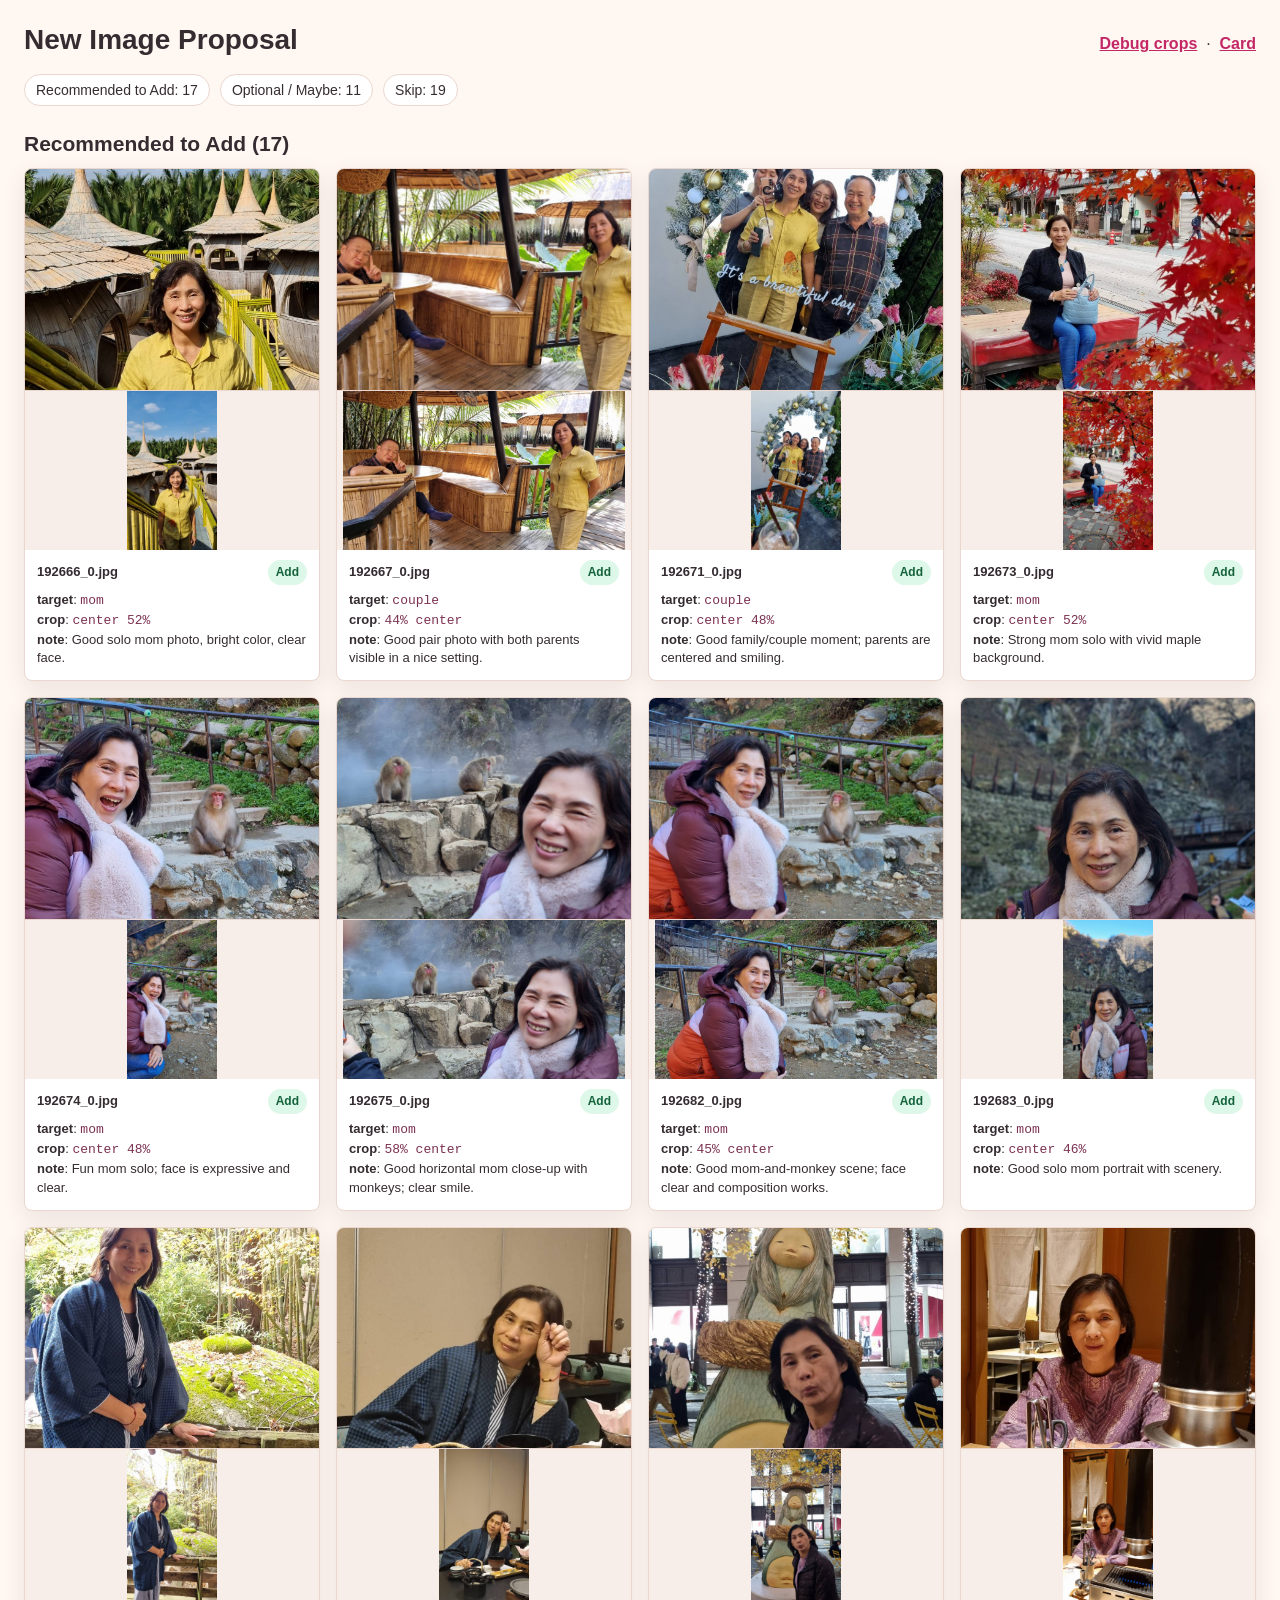
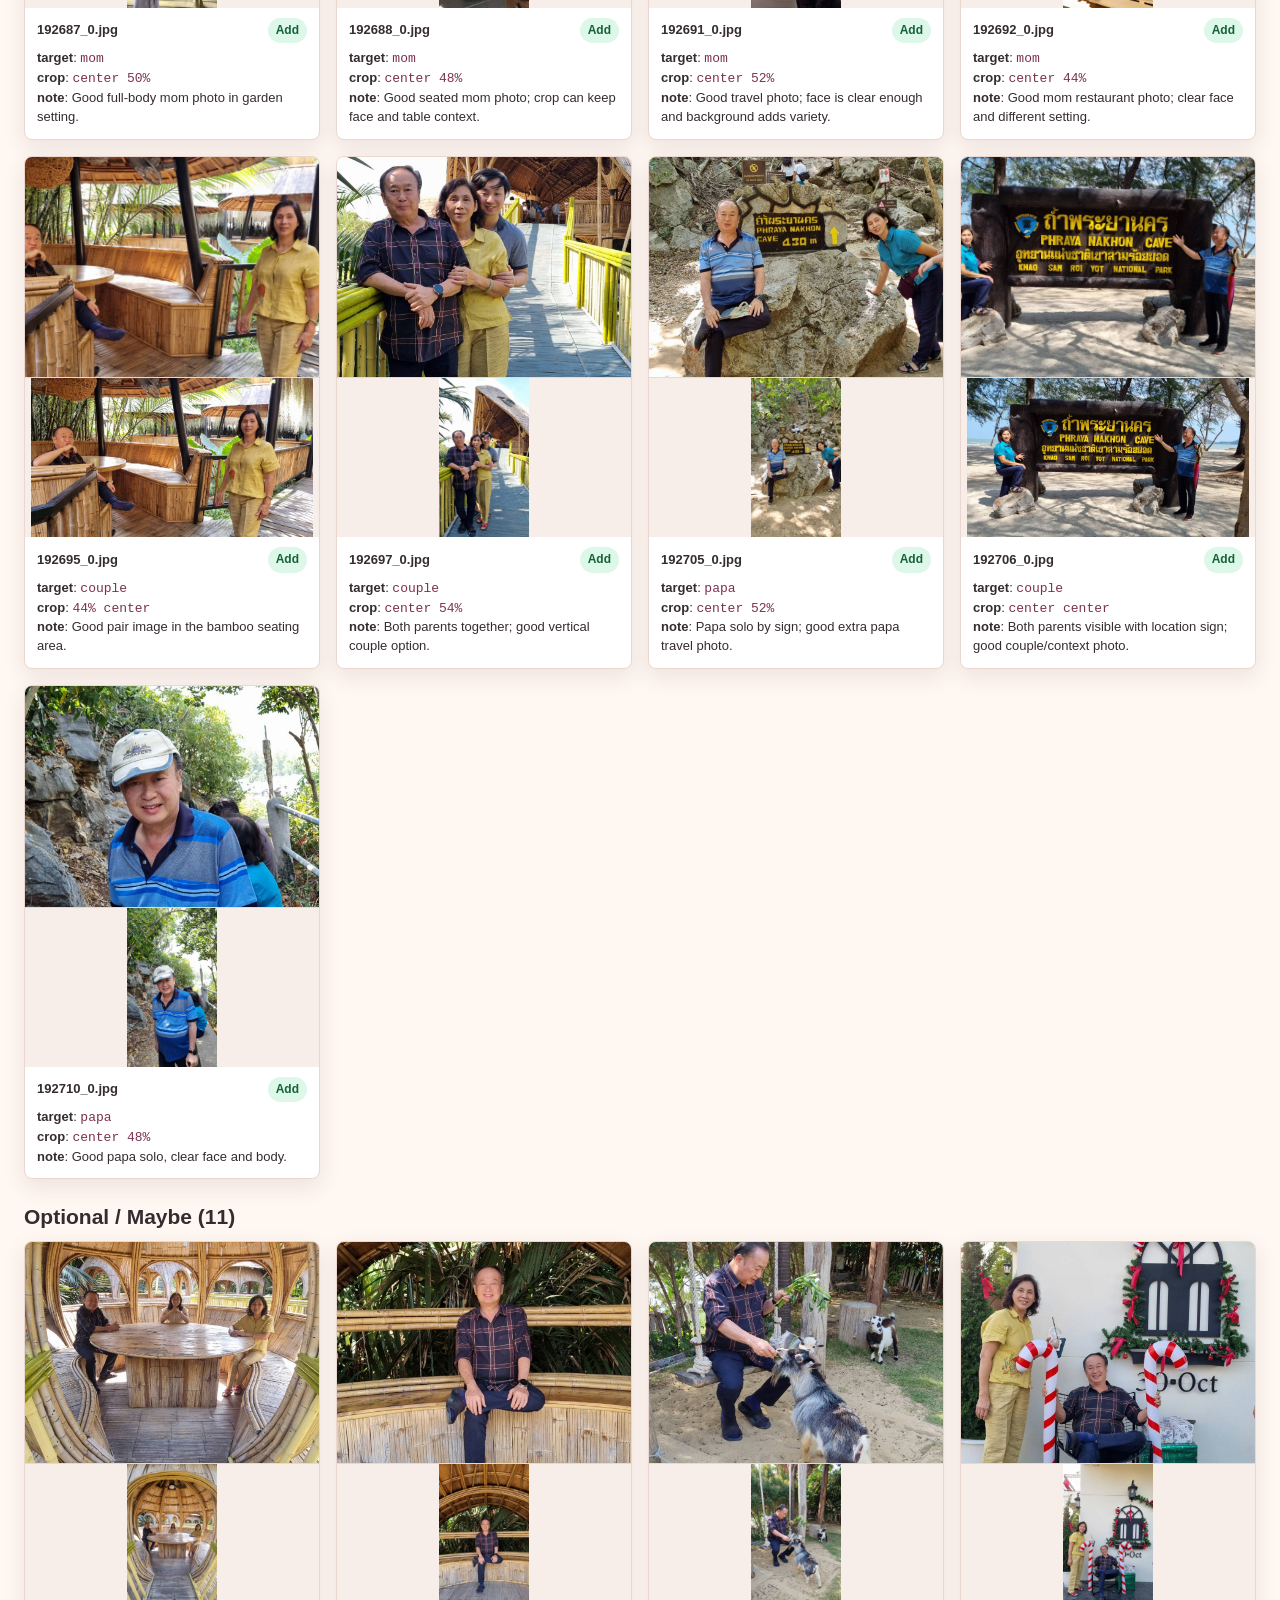
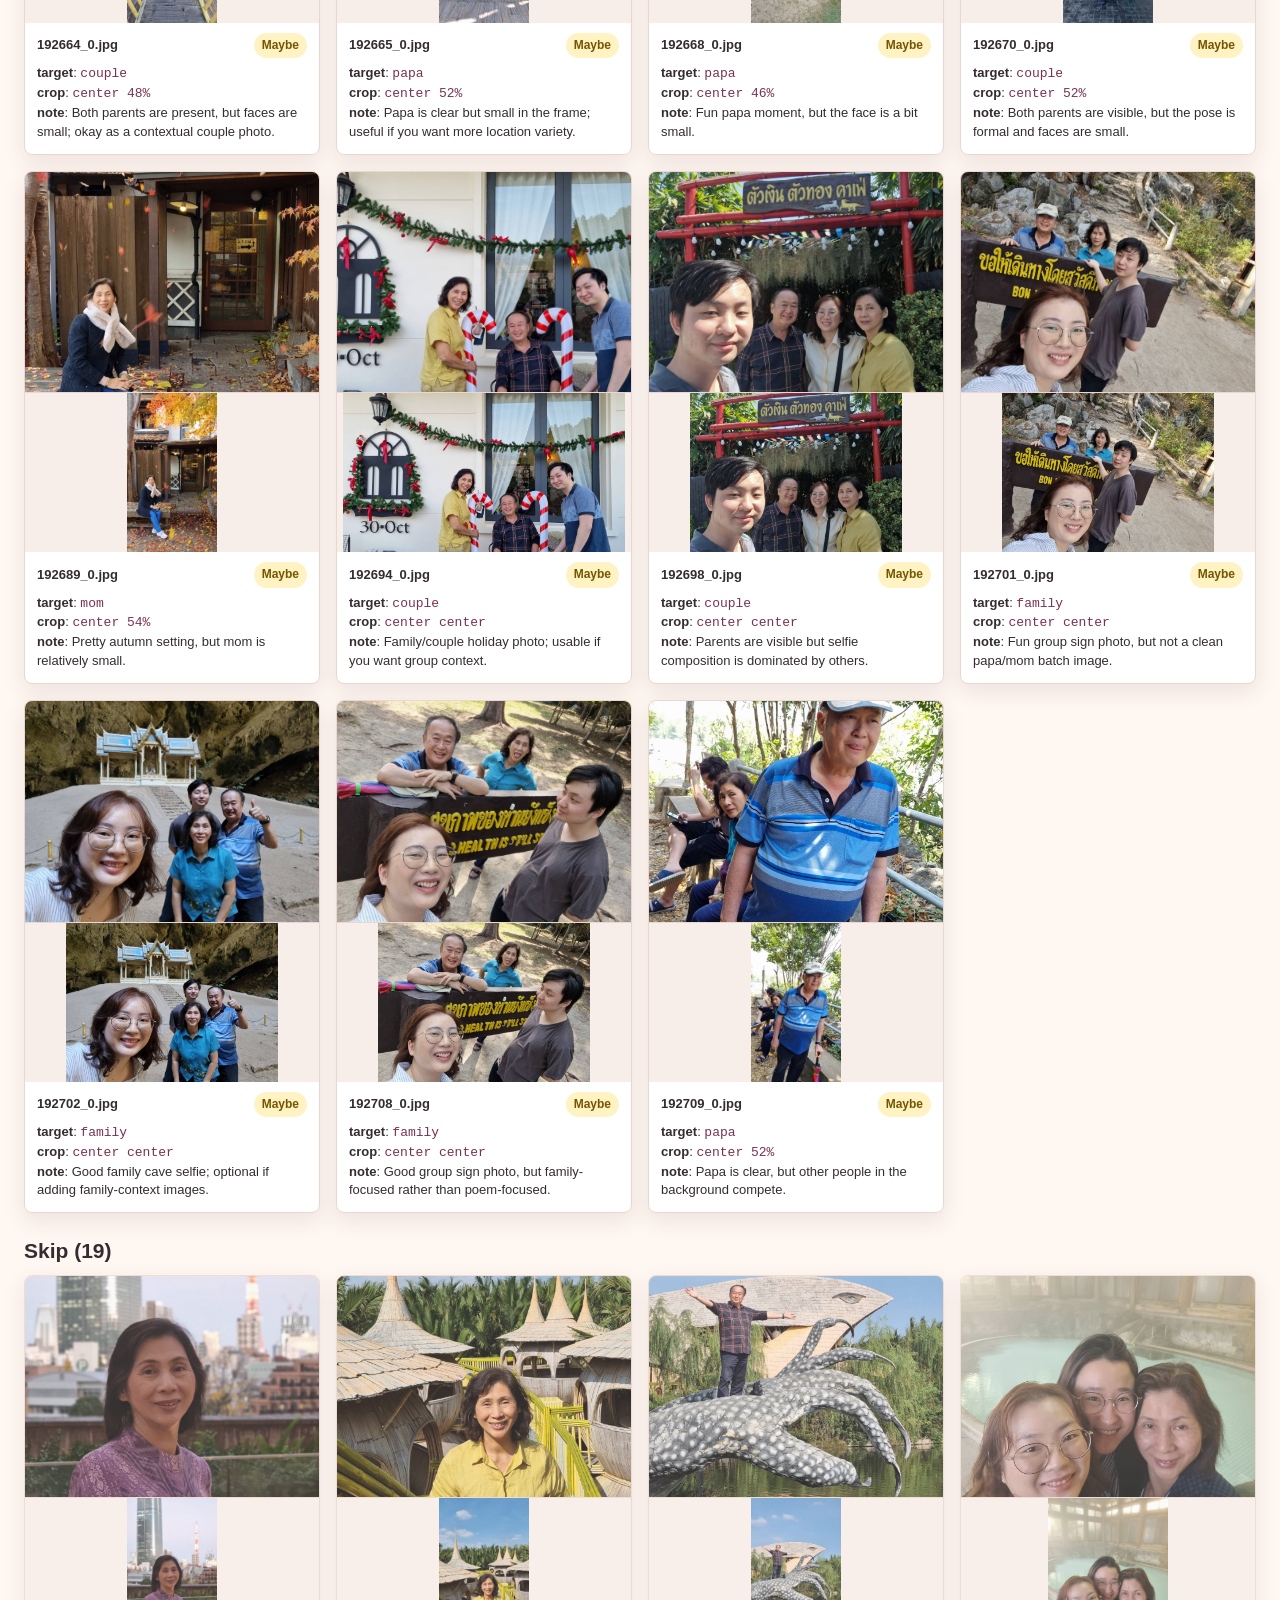
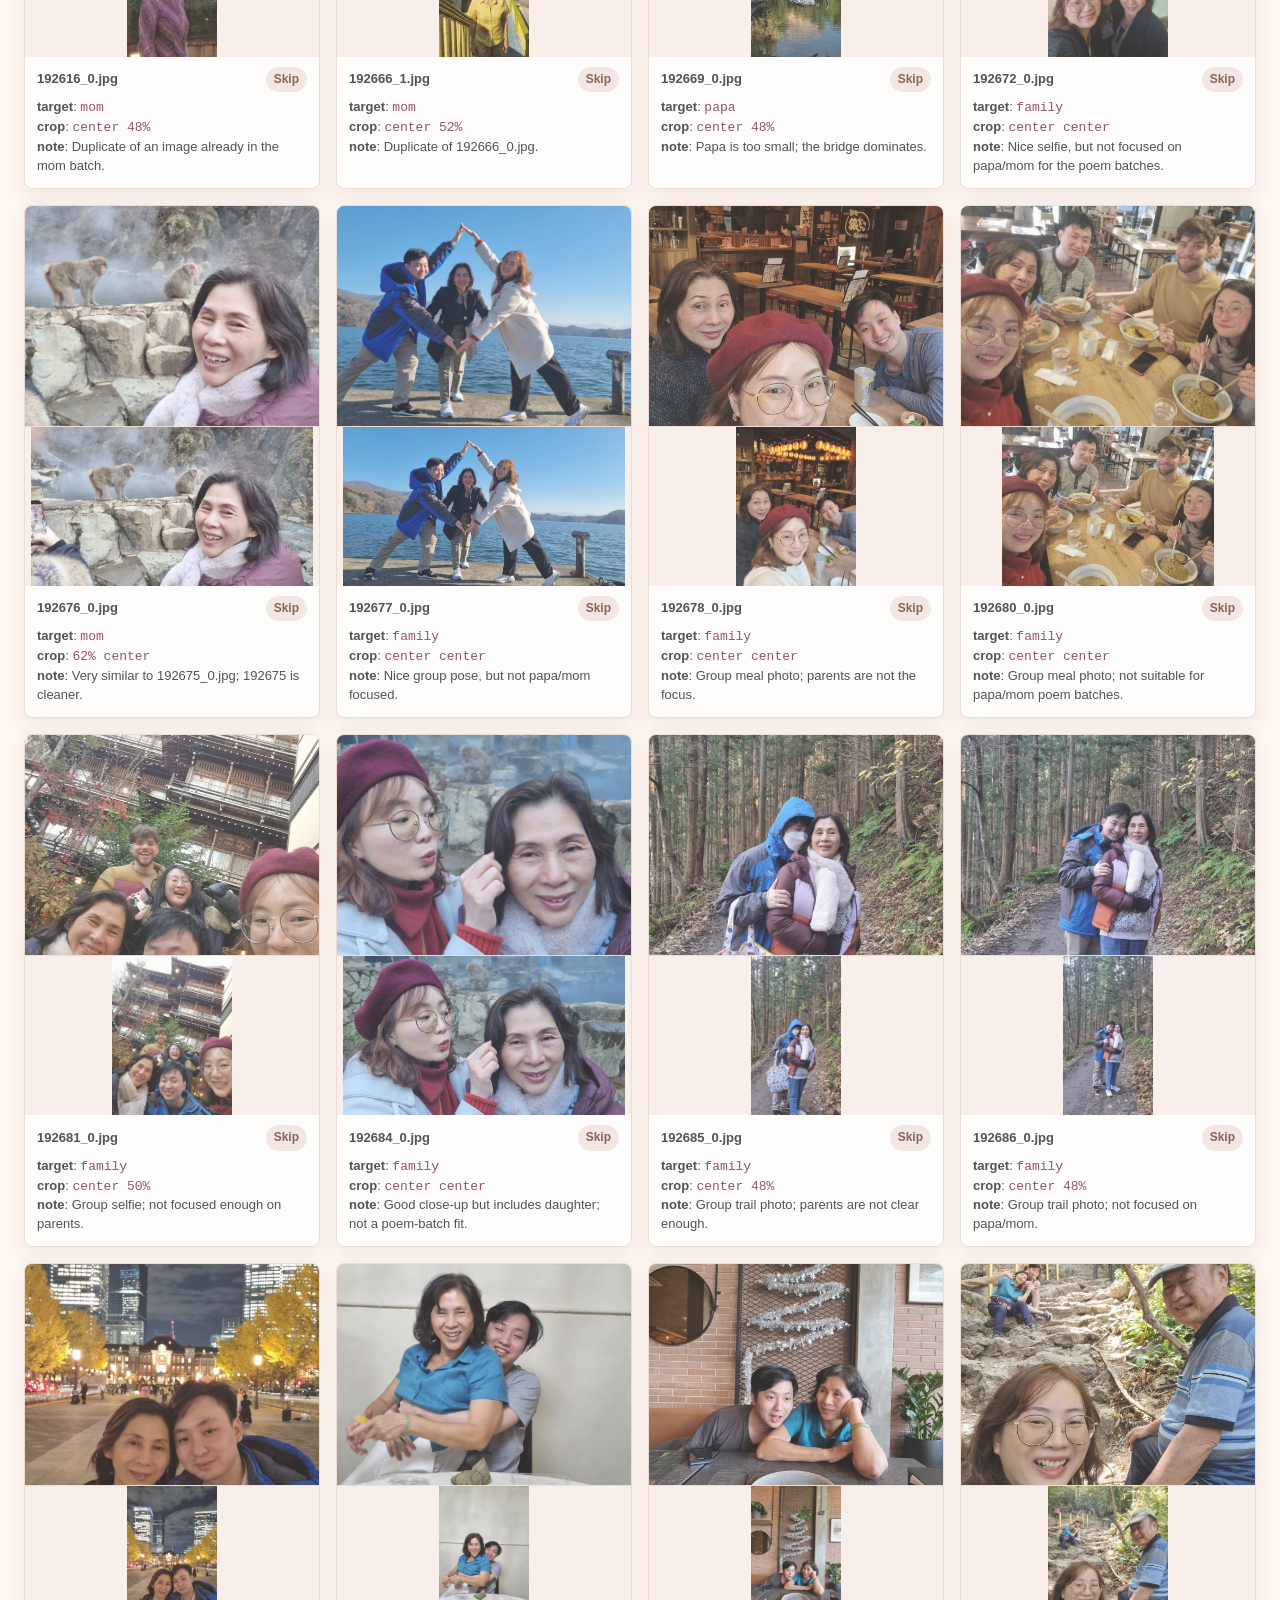
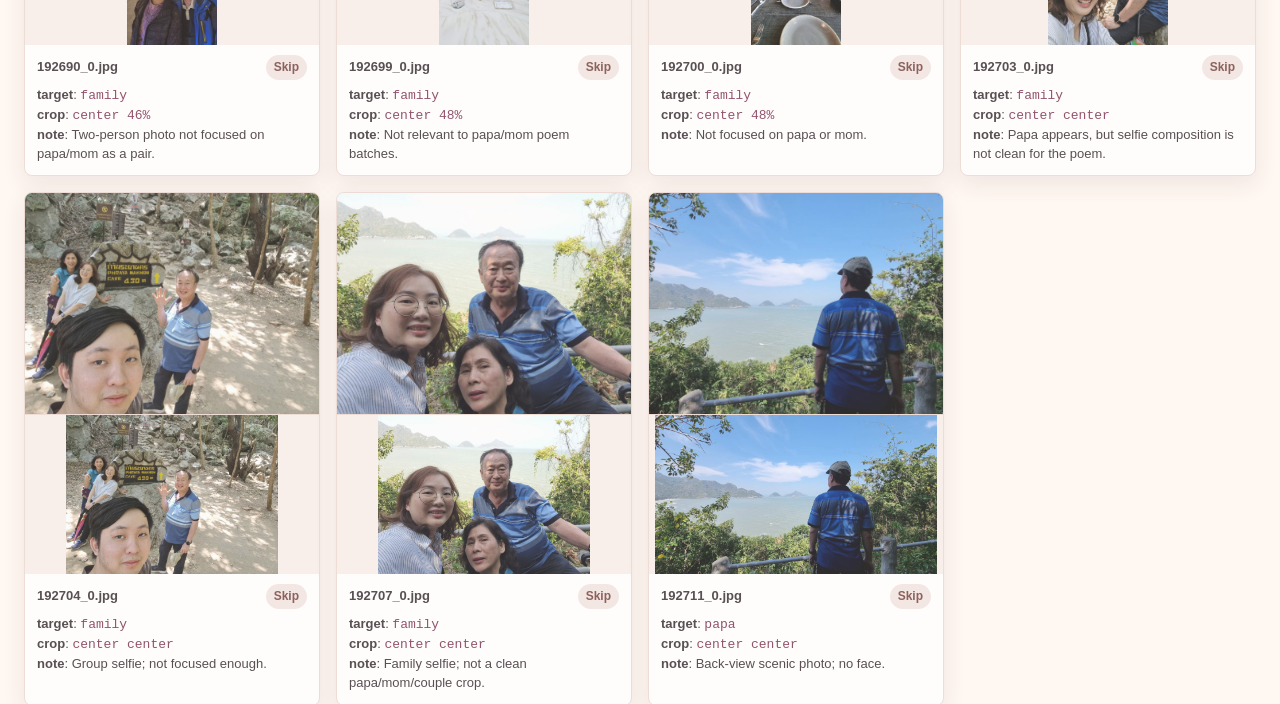
==== proposal.html @ 143f0268 "update 2026-06-22 13:49" ====
<!DOCTYPE html>
<html lang="th">
<head>
  <meta charset="UTF-8" />
  <meta name="viewport" content="width=device-width, initial-scale=1.0" />
  <title>New Image Proposal</title>
  <style>
    :root {
      color-scheme: light;
      font-family: Arial, "Prompt", sans-serif;
      background: #fff7f1;
      color: #352c31;
    }
    * { box-sizing: border-box; }
    body { margin: 0; padding: 24px; }
    header {
      display: flex;
      align-items: baseline;
      justify-content: space-between;
      gap: 16px;
      margin-bottom: 18px;
    }
    h1 { margin: 0; font-size: 28px; letter-spacing: 0; }
    h2 { margin: 26px 0 12px; font-size: 21px; letter-spacing: 0; }
    a { color: #c42766; font-weight: 700; }
    .summary {
      display: flex;
      flex-wrap: wrap;
      gap: 10px;
      margin: 0 0 18px;
      font-size: 14px;
    }
    .pill {
      border: 1px solid #ead8d0;
      border-radius: 999px;
      background: #fff;
      padding: 7px 11px;
    }
    .grid {
      display: grid;
      grid-template-columns: repeat(auto-fill, minmax(280px, 1fr));
      gap: 16px;
    }
    .card {
      background: #fff;
      border: 1px solid #ead8d0;
      border-radius: 8px;
      overflow: hidden;
      box-shadow: 0 8px 22px rgba(90, 50, 70, 0.1);
    }
    .card--skip { opacity: 0.82; }
    .preview {
      width: 100%;
      aspect-ratio: 4 / 3;
      background: #f4e2db;
      overflow: hidden;
    }
    .preview img {
      width: 100%;
      height: 100%;
      object-fit: cover;
      display: block;
    }
    .raw {
      width: 100%;
      height: 160px;
      object-fit: contain;
      display: block;
      background: #f8eee9;
      border-top: 1px solid #ead8d0;
    }
    .body { padding: 10px 12px 12px; font-size: 13px; line-height: 1.45; }
    .topline {
      display: flex;
      align-items: center;
      justify-content: space-between;
      gap: 8px;
      margin-bottom: 6px;
    }
    .name { font-weight: 700; overflow-wrap: anywhere; }
    .badge {
      flex: none;
      border-radius: 999px;
      padding: 4px 8px;
      font-size: 12px;
      font-weight: 700;
    }
    .badge--include { background: #ddf7e8; color: #14633a; }
    .badge--maybe { background: #fff3c4; color: #765500; }
    .badge--skip { background: #f1e4e2; color: #73423d; }
    code {
      color: #7b3150;
      overflow-wrap: anywhere;
    }
  </style>
</head>
<body>
  <header>
    <h1>New Image Proposal</h1>
    <nav>
      <a href="debug.html">Debug crops</a>
      &nbsp;·&nbsp;
      <a href="index.html">Card</a>
    </nav>
  </header>
  <div class="summary" id="summary"></div>
  <main id="app"></main>

  <script>
    const proposals = [
      { file: "192616_0.jpg", status: "skip", target: "mom", focus: "center 48%", reason: "Duplicate of an image already in the mom batch." },
      { file: "192664_0.jpg", status: "maybe", target: "couple", focus: "center 48%", reason: "Both parents are present, but faces are small; okay as a contextual couple photo." },
      { file: "192665_0.jpg", status: "maybe", target: "papa", focus: "center 52%", reason: "Papa is clear but small in the frame; useful if you want more location variety." },
      { file: "192666_0.jpg", status: "include", target: "mom", focus: "center 52%", reason: "Good solo mom photo, bright color, clear face." },
      { file: "192666_1.jpg", status: "skip", target: "mom", focus: "center 52%", reason: "Duplicate of 192666_0.jpg." },
      { file: "192667_0.jpg", status: "include", target: "couple", focus: "44% center", reason: "Good pair photo with both parents visible in a nice setting." },
      { file: "192668_0.jpg", status: "maybe", target: "papa", focus: "center 46%", reason: "Fun papa moment, but the face is a bit small." },
      { file: "192669_0.jpg", status: "skip", target: "papa", focus: "center 48%", reason: "Papa is too small; the bridge dominates." },
      { file: "192670_0.jpg", status: "maybe", target: "couple", focus: "center 52%", reason: "Both parents are visible, but the pose is formal and faces are small." },
      { file: "192671_0.jpg", status: "include", target: "couple", focus: "center 48%", reason: "Good family/couple moment; parents are centered and smiling." },
      { file: "192672_0.jpg", status: "skip", target: "family", focus: "center center", reason: "Nice selfie, but not focused on papa/mom for the poem batches." },
      { file: "192673_0.jpg", status: "include", target: "mom", focus: "center 52%", reason: "Strong mom solo with vivid maple background." },
      { file: "192674_0.jpg", status: "include", target: "mom", focus: "center 48%", reason: "Fun mom solo; face is expressive and clear." },
      { file: "192675_0.jpg", status: "include", target: "mom", focus: "58% center", reason: "Good horizontal mom close-up with monkeys; clear smile." },
      { file: "192676_0.jpg", status: "skip", target: "mom", focus: "62% center", reason: "Very similar to 192675_0.jpg; 192675 is cleaner." },
      { file: "192677_0.jpg", status: "skip", target: "family", focus: "center center", reason: "Nice group pose, but not papa/mom focused." },
      { file: "192678_0.jpg", status: "skip", target: "family", focus: "center center", reason: "Group meal photo; parents are not the focus." },
      { file: "192680_0.jpg", status: "skip", target: "family", focus: "center center", reason: "Group meal photo; not suitable for papa/mom poem batches." },
      { file: "192681_0.jpg", status: "skip", target: "family", focus: "center 50%", reason: "Group selfie; not focused enough on parents." },
      { file: "192682_0.jpg", status: "include", target: "mom", focus: "45% center", reason: "Good mom-and-monkey scene; face clear and composition works." },
      { file: "192683_0.jpg", status: "include", target: "mom", focus: "center 46%", reason: "Good solo mom portrait with scenery." },
      { file: "192684_0.jpg", status: "skip", target: "family", focus: "center center", reason: "Good close-up but includes daughter; not a poem-batch fit." },
      { file: "192685_0.jpg", status: "skip", target: "family", focus: "center 48%", reason: "Group trail photo; parents are not clear enough." },
      { file: "192686_0.jpg", status: "skip", target: "family", focus: "center 48%", reason: "Group trail photo; not focused on papa/mom." },
      { file: "192687_0.jpg", status: "include", target: "mom", focus: "center 50%", reason: "Good full-body mom photo in garden setting." },
      { file: "192688_0.jpg", status: "include", target: "mom", focus: "center 48%", reason: "Good seated mom photo; crop can keep face and table context." },
      { file: "192689_0.jpg", status: "maybe", target: "mom", focus: "center 54%", reason: "Pretty autumn setting, but mom is relatively small." },
      { file: "192690_0.jpg", status: "skip", target: "family", focus: "center 46%", reason: "Two-person photo not focused on papa/mom as a pair." },
      { file: "192691_0.jpg", status: "include", target: "mom", focus: "center 52%", reason: "Good travel photo; face is clear enough and background adds variety." },
      { file: "192692_0.jpg", status: "include", target: "mom", focus: "center 44%", reason: "Good mom restaurant photo; clear face and different setting." },
      { file: "192694_0.jpg", status: "maybe", target: "couple", focus: "center center", reason: "Family/couple holiday photo; usable if you want group context." },
      { file: "192695_0.jpg", status: "include", target: "couple", focus: "44% center", reason: "Good pair image in the bamboo seating area." },
      { file: "192697_0.jpg", status: "include", target: "couple", focus: "center 54%", reason: "Both parents together; good vertical couple option." },
      { file: "192698_0.jpg", status: "maybe", target: "couple", focus: "center center", reason: "Parents are visible but selfie composition is dominated by others." },
      { file: "192699_0.jpg", status: "skip", target: "family", focus: "center 48%", reason: "Not relevant to papa/mom poem batches." },
      { file: "192700_0.jpg", status: "skip", target: "family", focus: "center 48%", reason: "Not focused on papa or mom." },
      { file: "192701_0.jpg", status: "maybe", target: "family", focus: "center center", reason: "Fun group sign photo, but not a clean papa/mom batch image." },
      { file: "192702_0.jpg", status: "maybe", target: "family", focus: "center center", reason: "Good family cave selfie; optional if adding family-context images." },
      { file: "192703_0.jpg", status: "skip", target: "family", focus: "center center", reason: "Papa appears, but selfie composition is not clean for the poem." },
      { file: "192704_0.jpg", status: "skip", target: "family", focus: "center center", reason: "Group selfie; not focused enough." },
      { file: "192705_0.jpg", status: "include", target: "papa", focus: "center 52%", reason: "Papa solo by sign; good extra papa travel photo." },
      { file: "192706_0.jpg", status: "include", target: "couple", focus: "center center", reason: "Both parents visible with location sign; good couple/context photo." },
      { file: "192707_0.jpg", status: "skip", target: "family", focus: "center center", reason: "Family selfie; not a clean papa/mom/couple crop." },
      { file: "192708_0.jpg", status: "maybe", target: "family", focus: "center center", reason: "Good group sign photo, but family-focused rather than poem-focused." },
      { file: "192709_0.jpg", status: "maybe", target: "papa", focus: "center 52%", reason: "Papa is clear, but other people in the background compete." },
      { file: "192710_0.jpg", status: "include", target: "papa", focus: "center 48%", reason: "Good papa solo, clear face and body." },
      { file: "192711_0.jpg", status: "skip", target: "papa", focus: "center center", reason: "Back-view scenic photo; no face." },
    ];

    const order = [
      ["include", "Recommended to Add"],
      ["maybe", "Optional / Maybe"],
      ["skip", "Skip"],
    ];

    function badge(status) {
      return status === "include" ? "Add" : status === "maybe" ? "Maybe" : "Skip";
    }

    const summary = document.getElementById("summary");
    order.forEach(([status, label]) => {
      const count = proposals.filter((item) => item.status === status).length;
      const pill = document.createElement("span");
      pill.className = "pill";
      pill.textContent = `${label}: ${count}`;
      summary.appendChild(pill);
    });

    const app = document.getElementById("app");
    order.forEach(([status, title]) => {
      const items = proposals.filter((item) => item.status === status);
      const section = document.createElement("section");
      section.innerHTML = `<h2>${title} (${items.length})</h2><div class="grid"></div>`;
      const grid = section.querySelector(".grid");
      items.forEach((item) => {
        const src = `assets/new2/${item.file}`;
        const card = document.createElement("article");
        card.className = `card card--${item.status}`;
        card.innerHTML = `
          <div class="preview">
            <img alt="" src="${src}" style="object-position: ${item.focus}" />
          </div>
          <img class="raw" alt="" src="${src}" />
          <div class="body">
            <div class="topline">
              <span class="name">${item.file}</span>
              <span class="badge badge--${item.status}">${badge(item.status)}</span>
            </div>
            <div><strong>target</strong>: <code>${item.target}</code></div>
            <div><strong>crop</strong>: <code>${item.focus}</code></div>
            <div><strong>note</strong>: ${item.reason}</div>
          </div>
        `;
        grid.appendChild(card);
      });
      app.appendChild(section);
    });
  </script>
</body>
</html>
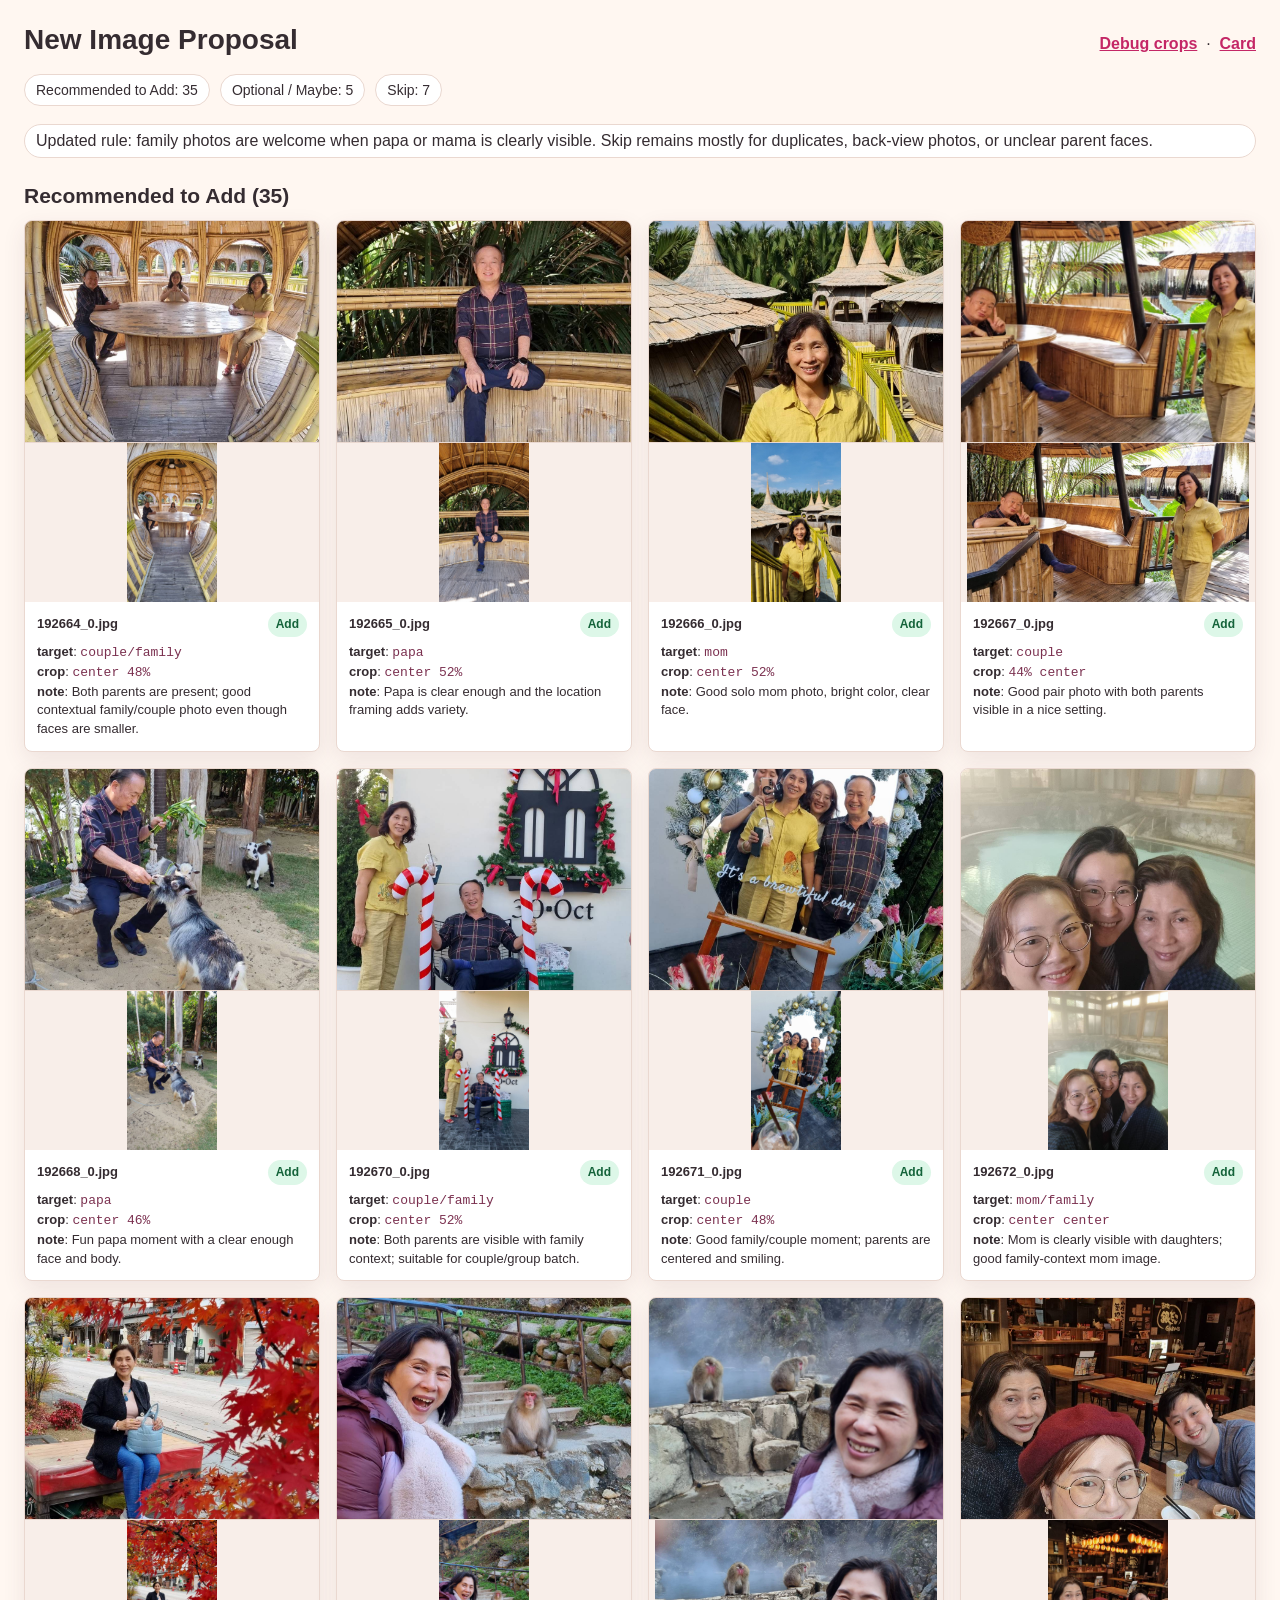
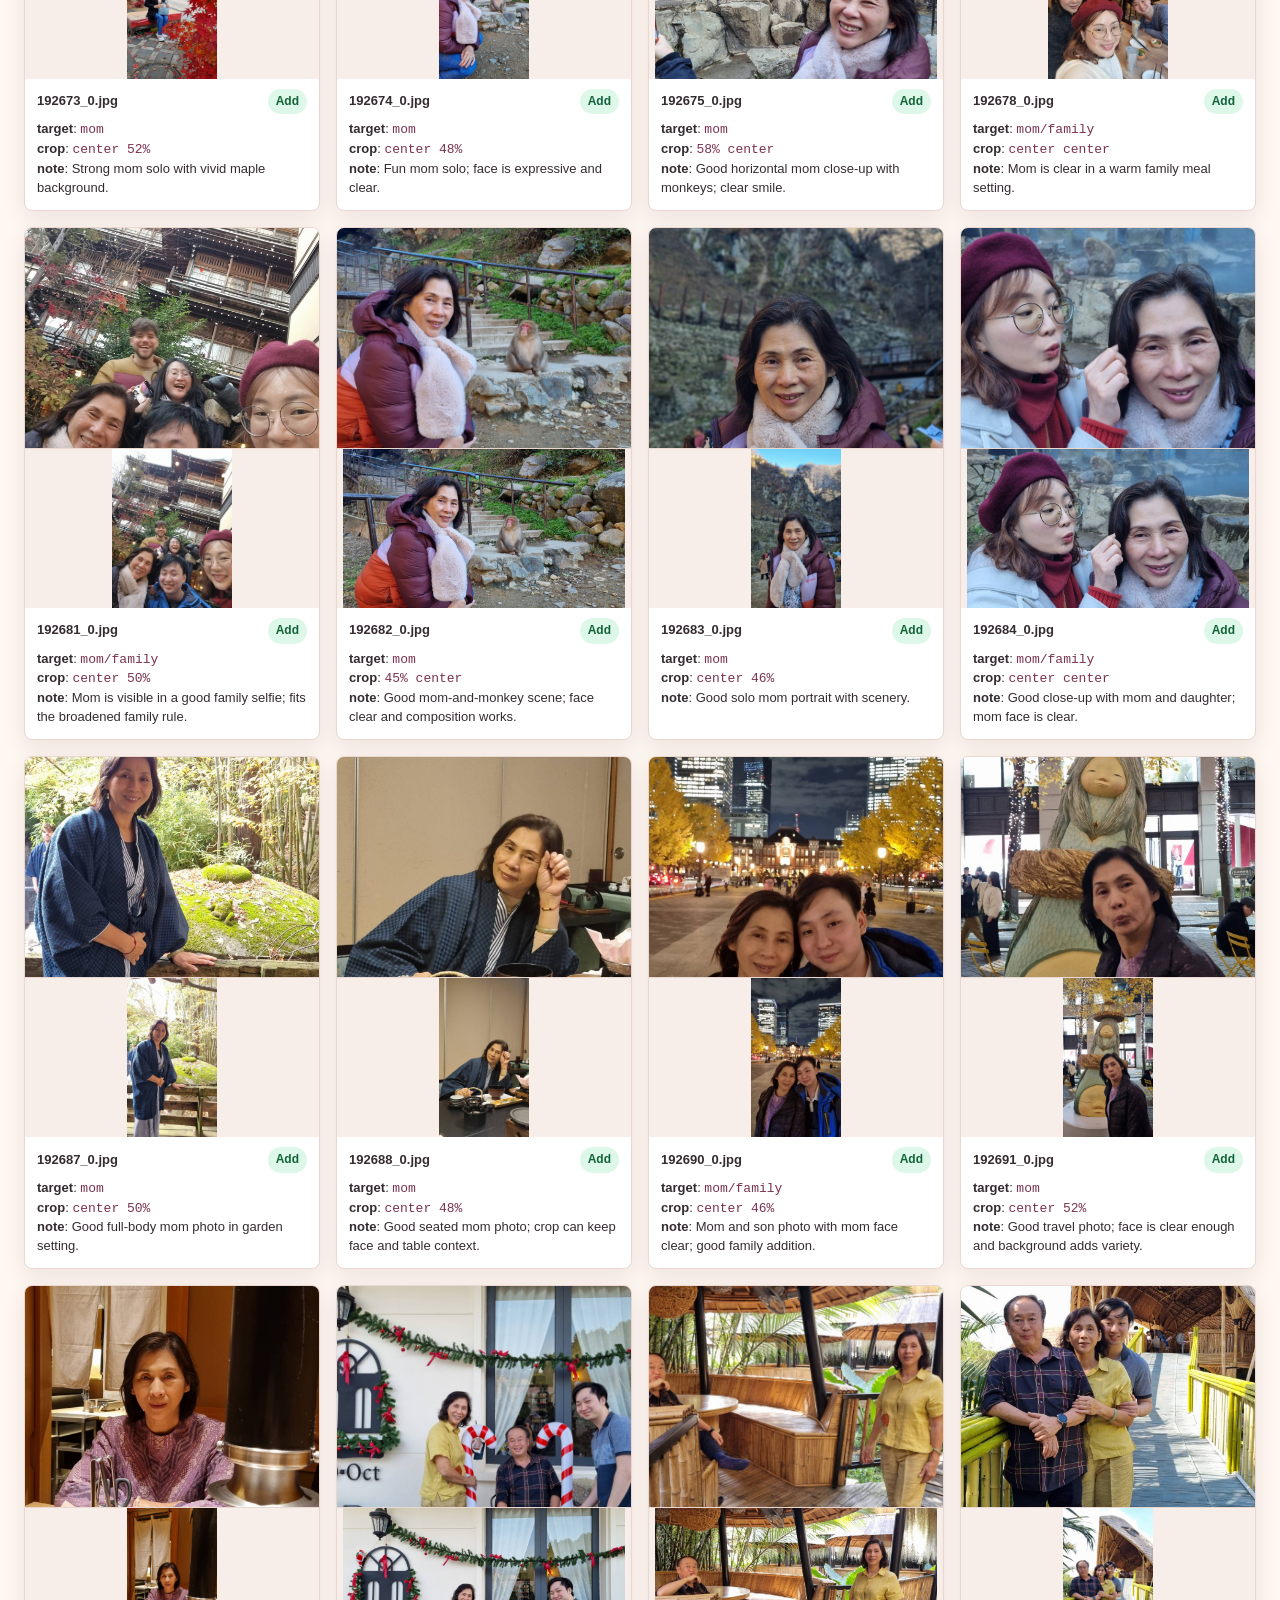
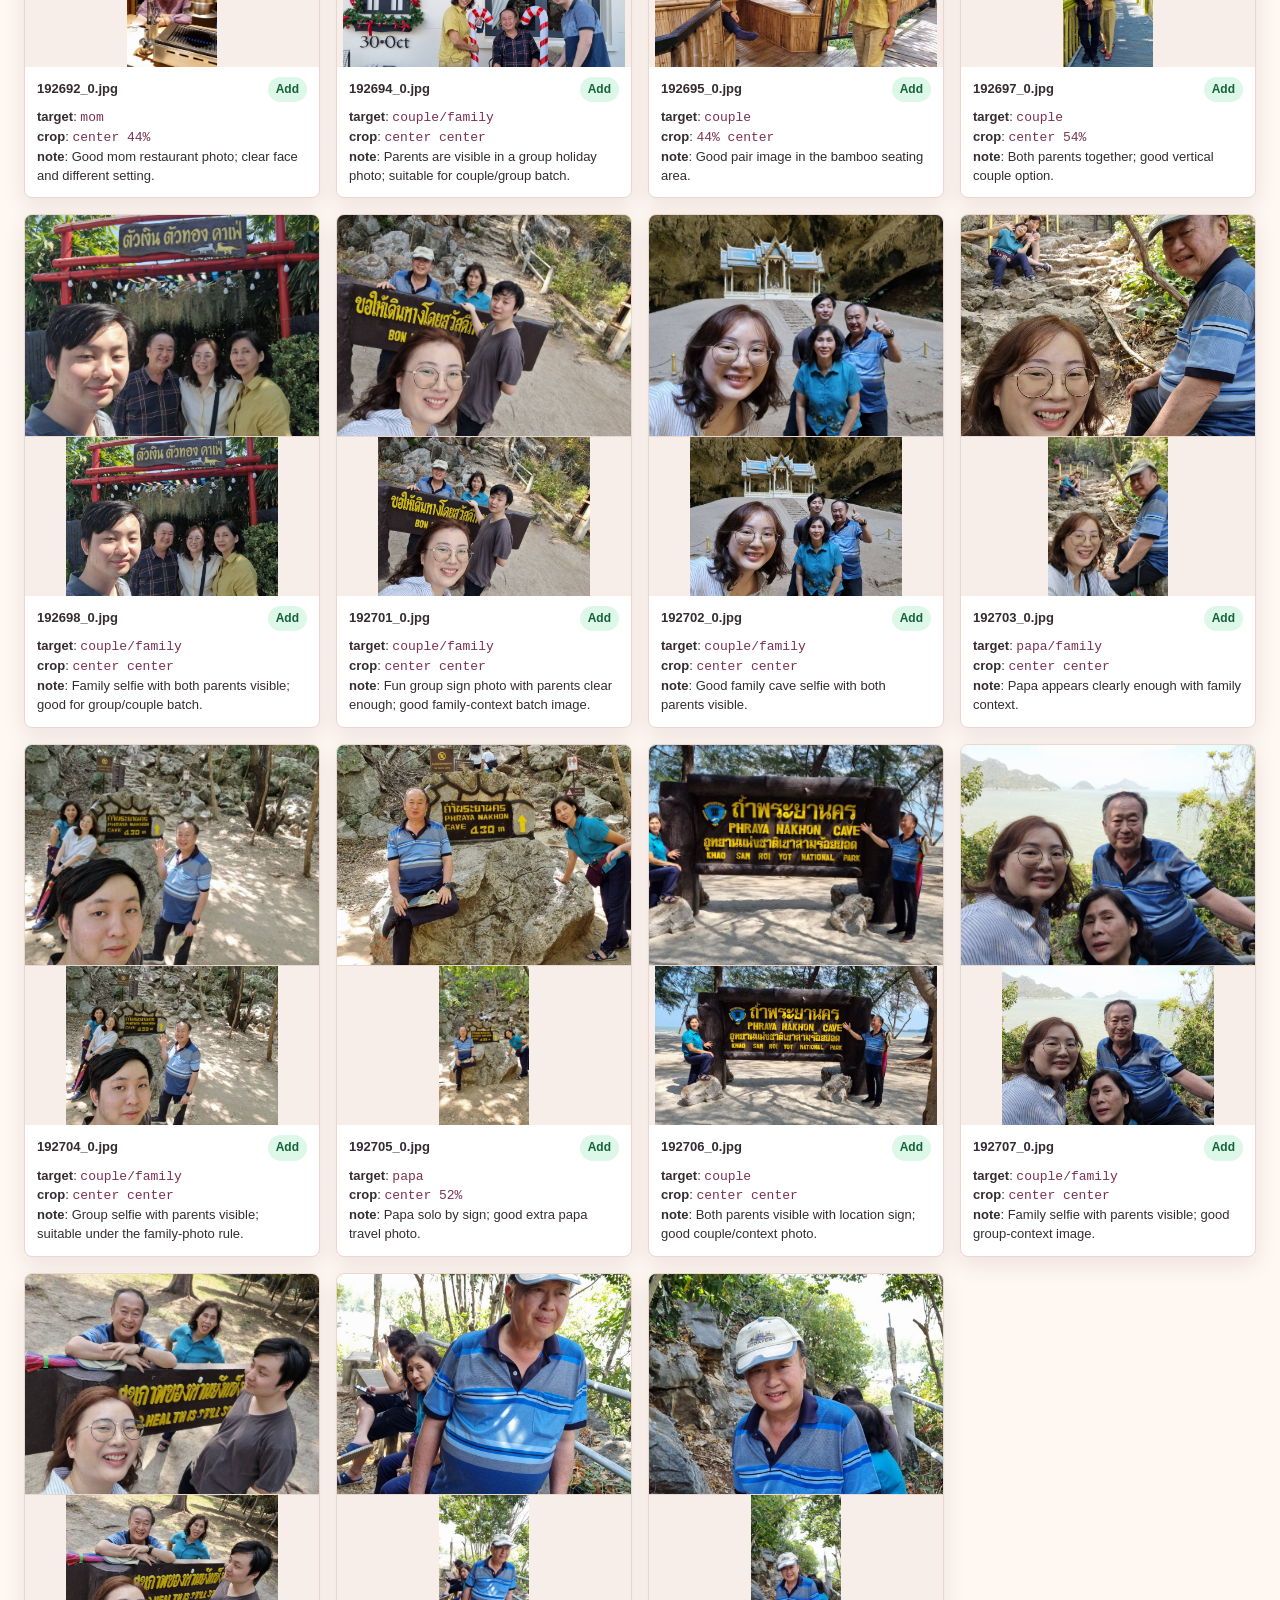
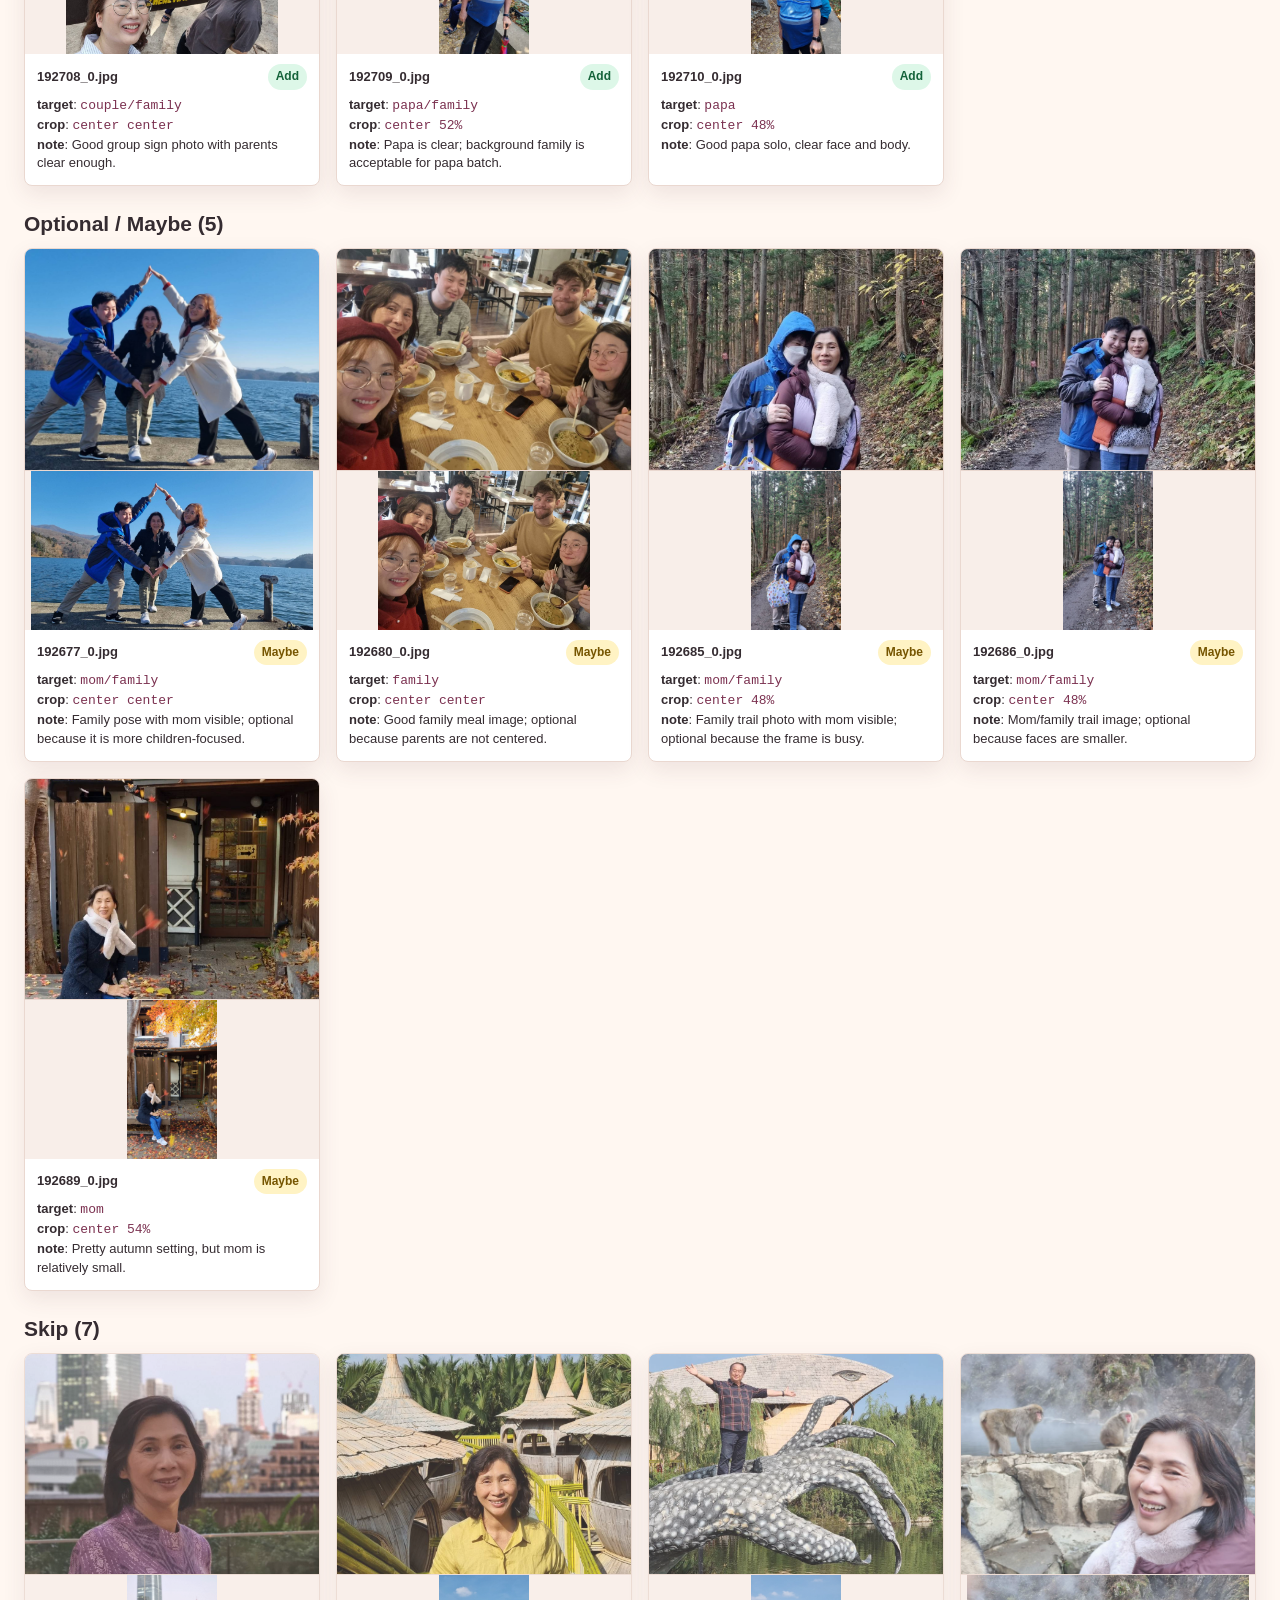
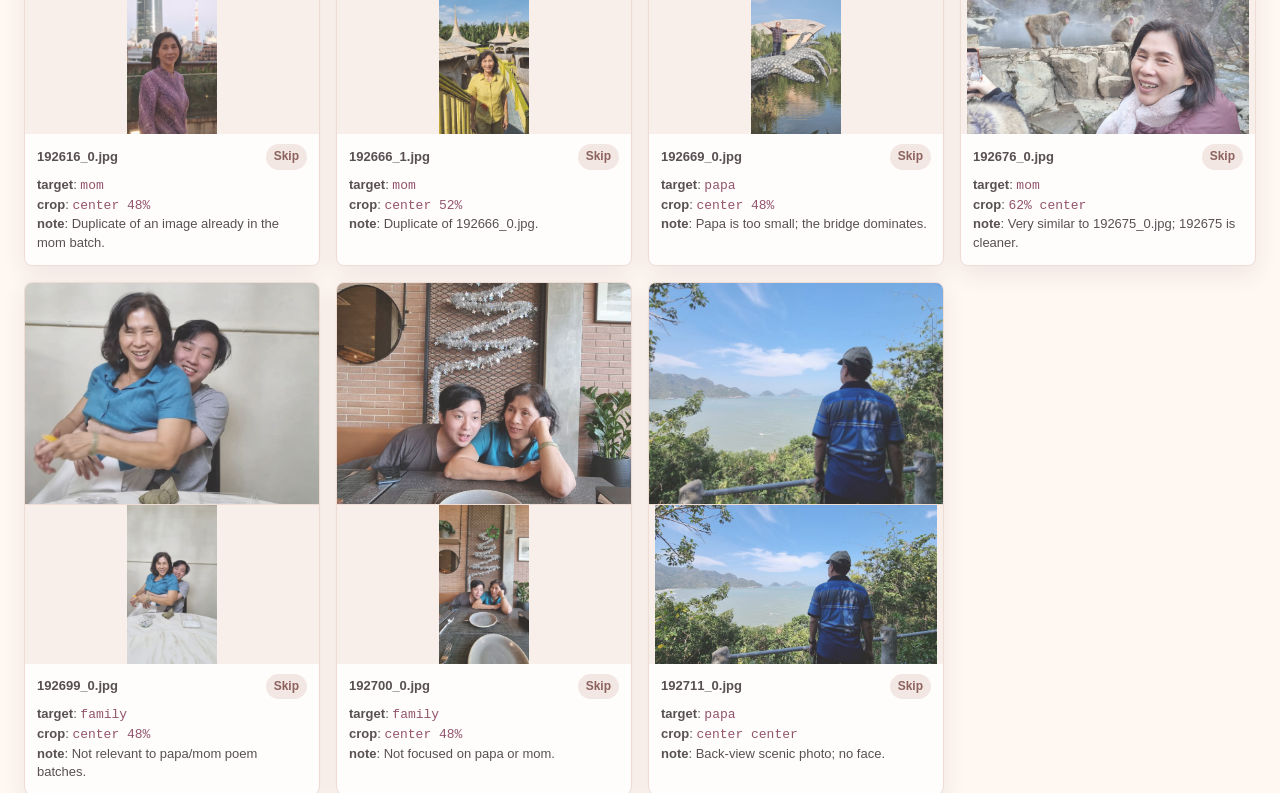
==== commit 71c9af3b: "update 2026-06-22 13:58" ====
--- a/proposal.html
+++ b/proposal.html
@@ -104,55 +104,56 @@
     </nav>
   </header>
   <div class="summary" id="summary"></div>
+  <p class="pill">Updated rule: family photos are welcome when papa or mama is clearly visible. Skip remains mostly for duplicates, back-view photos, or unclear parent faces.</p>
   <main id="app"></main>
 
   <script>
     const proposals = [
       { file: "192616_0.jpg", status: "skip", target: "mom", focus: "center 48%", reason: "Duplicate of an image already in the mom batch." },
-      { file: "192664_0.jpg", status: "maybe", target: "couple", focus: "center 48%", reason: "Both parents are present, but faces are small; okay as a contextual couple photo." },
-      { file: "192665_0.jpg", status: "maybe", target: "papa", focus: "center 52%", reason: "Papa is clear but small in the frame; useful if you want more location variety." },
+      { file: "192664_0.jpg", status: "include", target: "couple/family", focus: "center 48%", reason: "Both parents are present; good contextual family/couple photo even though faces are smaller." },
+      { file: "192665_0.jpg", status: "include", target: "papa", focus: "center 52%", reason: "Papa is clear enough and the location framing adds variety." },
       { file: "192666_0.jpg", status: "include", target: "mom", focus: "center 52%", reason: "Good solo mom photo, bright color, clear face." },
       { file: "192666_1.jpg", status: "skip", target: "mom", focus: "center 52%", reason: "Duplicate of 192666_0.jpg." },
       { file: "192667_0.jpg", status: "include", target: "couple", focus: "44% center", reason: "Good pair photo with both parents visible in a nice setting." },
-      { file: "192668_0.jpg", status: "maybe", target: "papa", focus: "center 46%", reason: "Fun papa moment, but the face is a bit small." },
+      { file: "192668_0.jpg", status: "include", target: "papa", focus: "center 46%", reason: "Fun papa moment with a clear enough face and body." },
       { file: "192669_0.jpg", status: "skip", target: "papa", focus: "center 48%", reason: "Papa is too small; the bridge dominates." },
-      { file: "192670_0.jpg", status: "maybe", target: "couple", focus: "center 52%", reason: "Both parents are visible, but the pose is formal and faces are small." },
+      { file: "192670_0.jpg", status: "include", target: "couple/family", focus: "center 52%", reason: "Both parents are visible with family context; suitable for couple/group batch." },
       { file: "192671_0.jpg", status: "include", target: "couple", focus: "center 48%", reason: "Good family/couple moment; parents are centered and smiling." },
-      { file: "192672_0.jpg", status: "skip", target: "family", focus: "center center", reason: "Nice selfie, but not focused on papa/mom for the poem batches." },
+      { file: "192672_0.jpg", status: "include", target: "mom/family", focus: "center center", reason: "Mom is clearly visible with daughters; good family-context mom image." },
       { file: "192673_0.jpg", status: "include", target: "mom", focus: "center 52%", reason: "Strong mom solo with vivid maple background." },
       { file: "192674_0.jpg", status: "include", target: "mom", focus: "center 48%", reason: "Fun mom solo; face is expressive and clear." },
       { file: "192675_0.jpg", status: "include", target: "mom", focus: "58% center", reason: "Good horizontal mom close-up with monkeys; clear smile." },
       { file: "192676_0.jpg", status: "skip", target: "mom", focus: "62% center", reason: "Very similar to 192675_0.jpg; 192675 is cleaner." },
-      { file: "192677_0.jpg", status: "skip", target: "family", focus: "center center", reason: "Nice group pose, but not papa/mom focused." },
-      { file: "192678_0.jpg", status: "skip", target: "family", focus: "center center", reason: "Group meal photo; parents are not the focus." },
-      { file: "192680_0.jpg", status: "skip", target: "family", focus: "center center", reason: "Group meal photo; not suitable for papa/mom poem batches." },
-      { file: "192681_0.jpg", status: "skip", target: "family", focus: "center 50%", reason: "Group selfie; not focused enough on parents." },
+      { file: "192677_0.jpg", status: "maybe", target: "mom/family", focus: "center center", reason: "Family pose with mom visible; optional because it is more children-focused." },
+      { file: "192678_0.jpg", status: "include", target: "mom/family", focus: "center center", reason: "Mom is clear in a warm family meal setting." },
+      { file: "192680_0.jpg", status: "maybe", target: "family", focus: "center center", reason: "Good family meal image; optional because parents are not centered." },
+      { file: "192681_0.jpg", status: "include", target: "mom/family", focus: "center 50%", reason: "Mom is visible in a good family selfie; fits the broadened family rule." },
       { file: "192682_0.jpg", status: "include", target: "mom", focus: "45% center", reason: "Good mom-and-monkey scene; face clear and composition works." },
       { file: "192683_0.jpg", status: "include", target: "mom", focus: "center 46%", reason: "Good solo mom portrait with scenery." },
-      { file: "192684_0.jpg", status: "skip", target: "family", focus: "center center", reason: "Good close-up but includes daughter; not a poem-batch fit." },
-      { file: "192685_0.jpg", status: "skip", target: "family", focus: "center 48%", reason: "Group trail photo; parents are not clear enough." },
-      { file: "192686_0.jpg", status: "skip", target: "family", focus: "center 48%", reason: "Group trail photo; not focused on papa/mom." },
+      { file: "192684_0.jpg", status: "include", target: "mom/family", focus: "center center", reason: "Good close-up with mom and daughter; mom face is clear." },
+      { file: "192685_0.jpg", status: "maybe", target: "mom/family", focus: "center 48%", reason: "Family trail photo with mom visible; optional because the frame is busy." },
+      { file: "192686_0.jpg", status: "maybe", target: "mom/family", focus: "center 48%", reason: "Mom/family trail image; optional because faces are smaller." },
       { file: "192687_0.jpg", status: "include", target: "mom", focus: "center 50%", reason: "Good full-body mom photo in garden setting." },
       { file: "192688_0.jpg", status: "include", target: "mom", focus: "center 48%", reason: "Good seated mom photo; crop can keep face and table context." },
       { file: "192689_0.jpg", status: "maybe", target: "mom", focus: "center 54%", reason: "Pretty autumn setting, but mom is relatively small." },
-      { file: "192690_0.jpg", status: "skip", target: "family", focus: "center 46%", reason: "Two-person photo not focused on papa/mom as a pair." },
+      { file: "192690_0.jpg", status: "include", target: "mom/family", focus: "center 46%", reason: "Mom and son photo with mom face clear; good family addition." },
       { file: "192691_0.jpg", status: "include", target: "mom", focus: "center 52%", reason: "Good travel photo; face is clear enough and background adds variety." },
       { file: "192692_0.jpg", status: "include", target: "mom", focus: "center 44%", reason: "Good mom restaurant photo; clear face and different setting." },
-      { file: "192694_0.jpg", status: "maybe", target: "couple", focus: "center center", reason: "Family/couple holiday photo; usable if you want group context." },
+      { file: "192694_0.jpg", status: "include", target: "couple/family", focus: "center center", reason: "Parents are visible in a group holiday photo; suitable for couple/group batch." },
       { file: "192695_0.jpg", status: "include", target: "couple", focus: "44% center", reason: "Good pair image in the bamboo seating area." },
       { file: "192697_0.jpg", status: "include", target: "couple", focus: "center 54%", reason: "Both parents together; good vertical couple option." },
-      { file: "192698_0.jpg", status: "maybe", target: "couple", focus: "center center", reason: "Parents are visible but selfie composition is dominated by others." },
+      { file: "192698_0.jpg", status: "include", target: "couple/family", focus: "center center", reason: "Family selfie with both parents visible; good for group/couple batch." },
       { file: "192699_0.jpg", status: "skip", target: "family", focus: "center 48%", reason: "Not relevant to papa/mom poem batches." },
       { file: "192700_0.jpg", status: "skip", target: "family", focus: "center 48%", reason: "Not focused on papa or mom." },
-      { file: "192701_0.jpg", status: "maybe", target: "family", focus: "center center", reason: "Fun group sign photo, but not a clean papa/mom batch image." },
-      { file: "192702_0.jpg", status: "maybe", target: "family", focus: "center center", reason: "Good family cave selfie; optional if adding family-context images." },
-      { file: "192703_0.jpg", status: "skip", target: "family", focus: "center center", reason: "Papa appears, but selfie composition is not clean for the poem." },
-      { file: "192704_0.jpg", status: "skip", target: "family", focus: "center center", reason: "Group selfie; not focused enough." },
+      { file: "192701_0.jpg", status: "include", target: "couple/family", focus: "center center", reason: "Fun group sign photo with parents clear enough; good family-context batch image." },
+      { file: "192702_0.jpg", status: "include", target: "couple/family", focus: "center center", reason: "Good family cave selfie with both parents visible." },
+      { file: "192703_0.jpg", status: "include", target: "papa/family", focus: "center center", reason: "Papa appears clearly enough with family context." },
+      { file: "192704_0.jpg", status: "include", target: "couple/family", focus: "center center", reason: "Group selfie with parents visible; suitable under the family-photo rule." },
       { file: "192705_0.jpg", status: "include", target: "papa", focus: "center 52%", reason: "Papa solo by sign; good extra papa travel photo." },
       { file: "192706_0.jpg", status: "include", target: "couple", focus: "center center", reason: "Both parents visible with location sign; good couple/context photo." },
-      { file: "192707_0.jpg", status: "skip", target: "family", focus: "center center", reason: "Family selfie; not a clean papa/mom/couple crop." },
-      { file: "192708_0.jpg", status: "maybe", target: "family", focus: "center center", reason: "Good group sign photo, but family-focused rather than poem-focused." },
-      { file: "192709_0.jpg", status: "maybe", target: "papa", focus: "center 52%", reason: "Papa is clear, but other people in the background compete." },
+      { file: "192707_0.jpg", status: "include", target: "couple/family", focus: "center center", reason: "Family selfie with parents visible; good group-context image." },
+      { file: "192708_0.jpg", status: "include", target: "couple/family", focus: "center center", reason: "Good group sign photo with parents clear enough." },
+      { file: "192709_0.jpg", status: "include", target: "papa/family", focus: "center 52%", reason: "Papa is clear; background family is acceptable for papa batch." },
       { file: "192710_0.jpg", status: "include", target: "papa", focus: "center 48%", reason: "Good papa solo, clear face and body." },
       { file: "192711_0.jpg", status: "skip", target: "papa", focus: "center center", reason: "Back-view scenic photo; no face." },
     ];
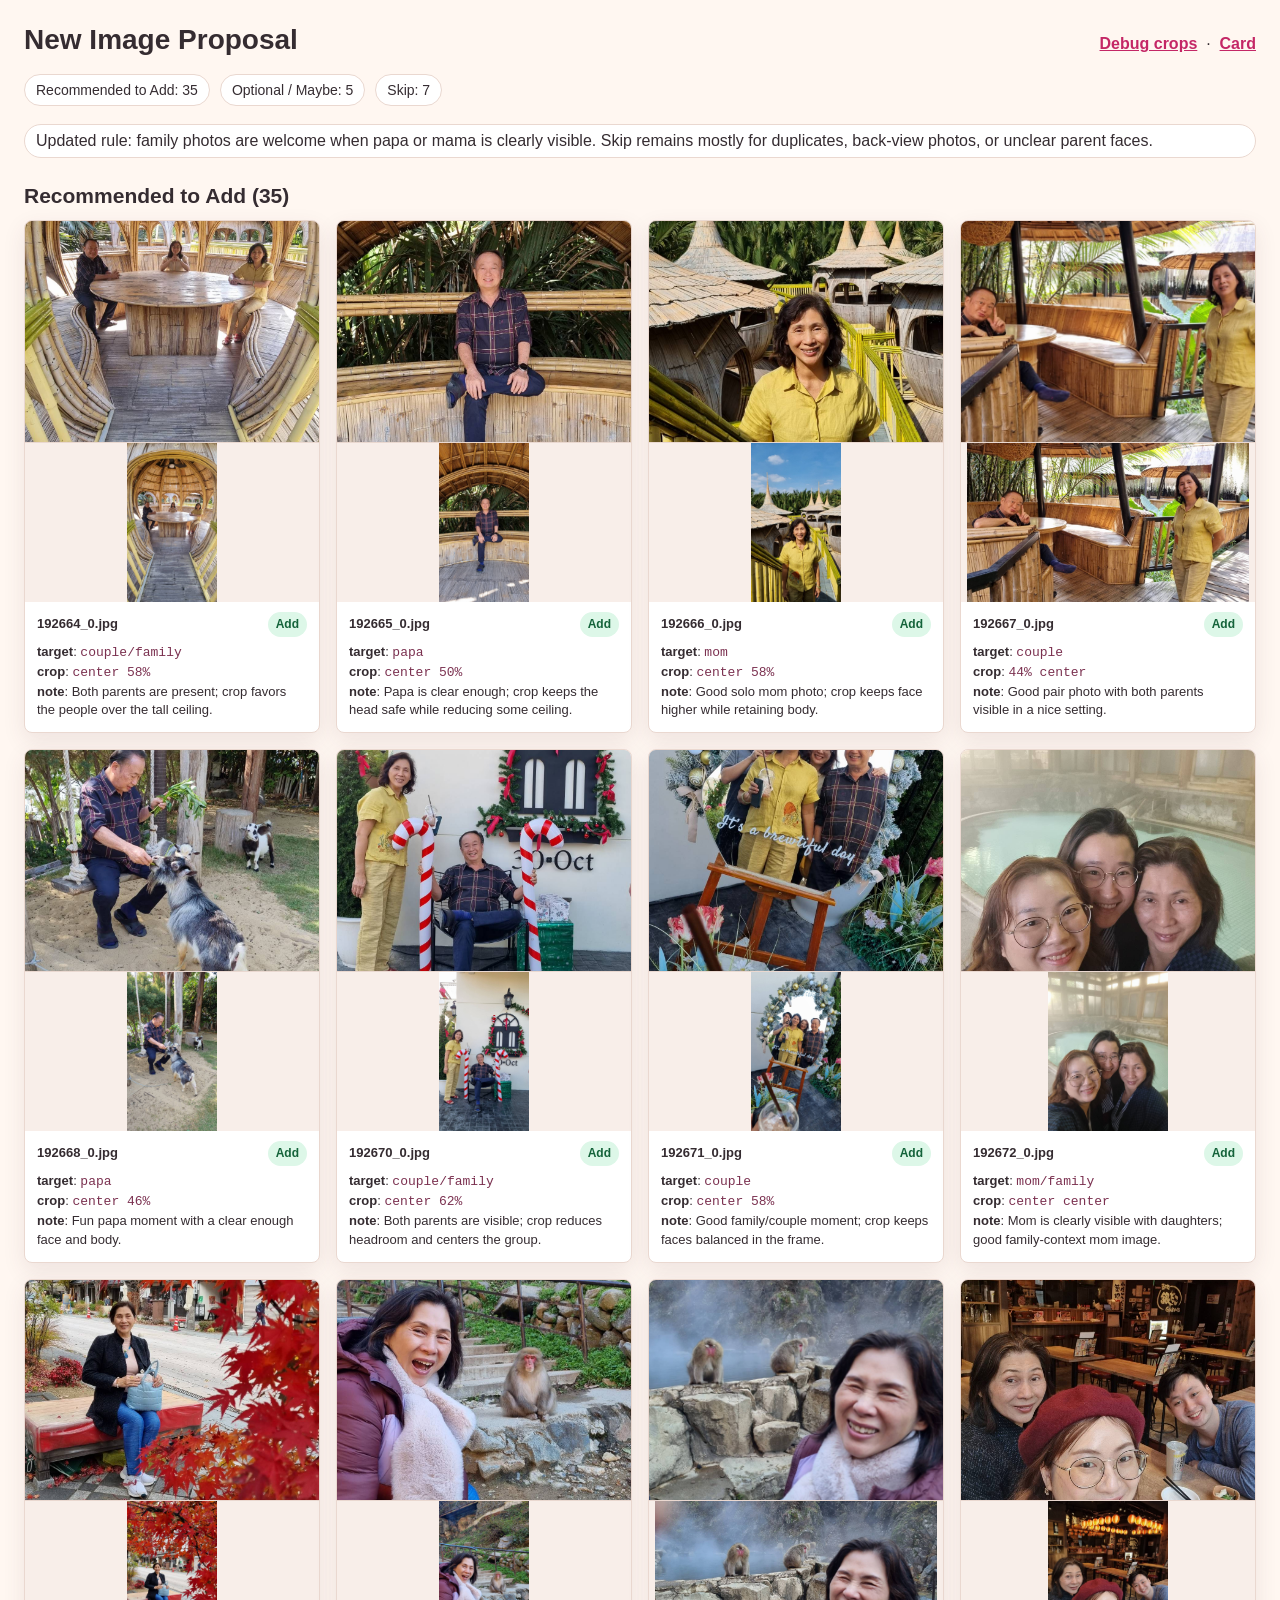
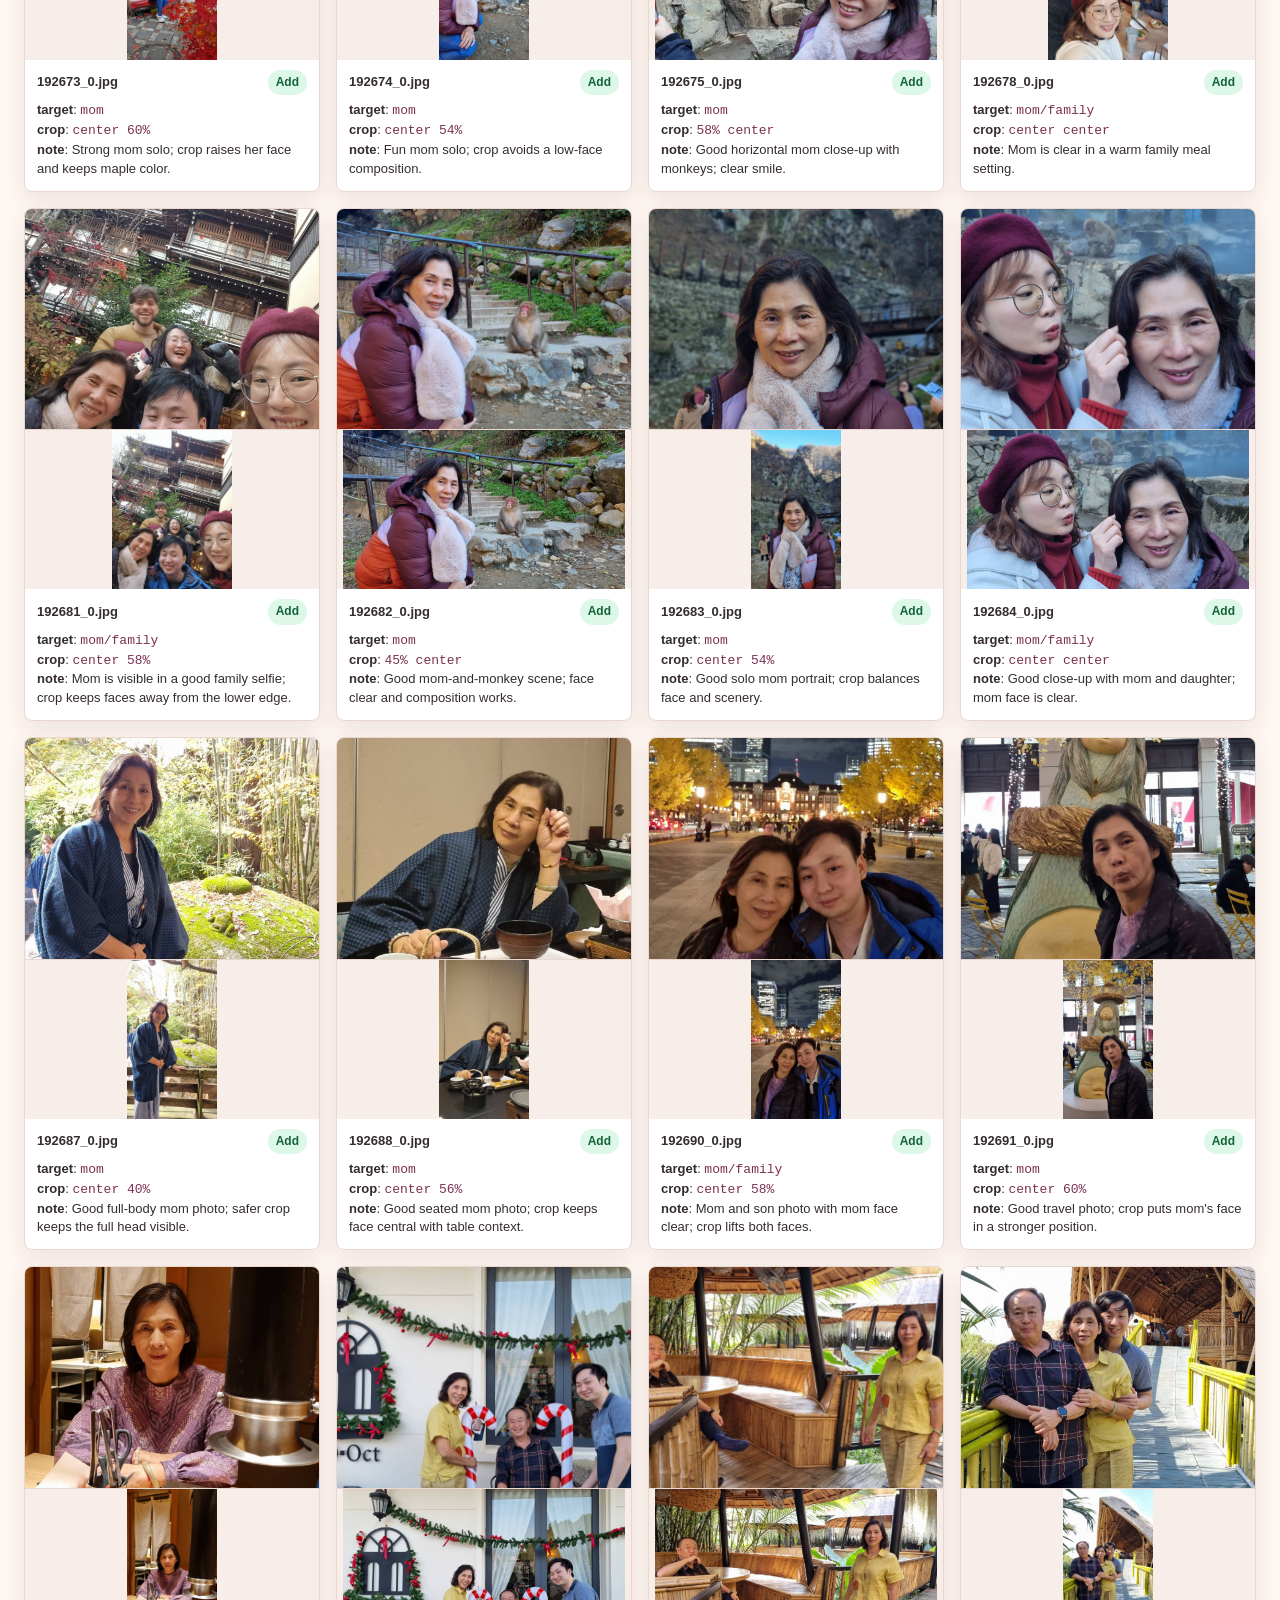
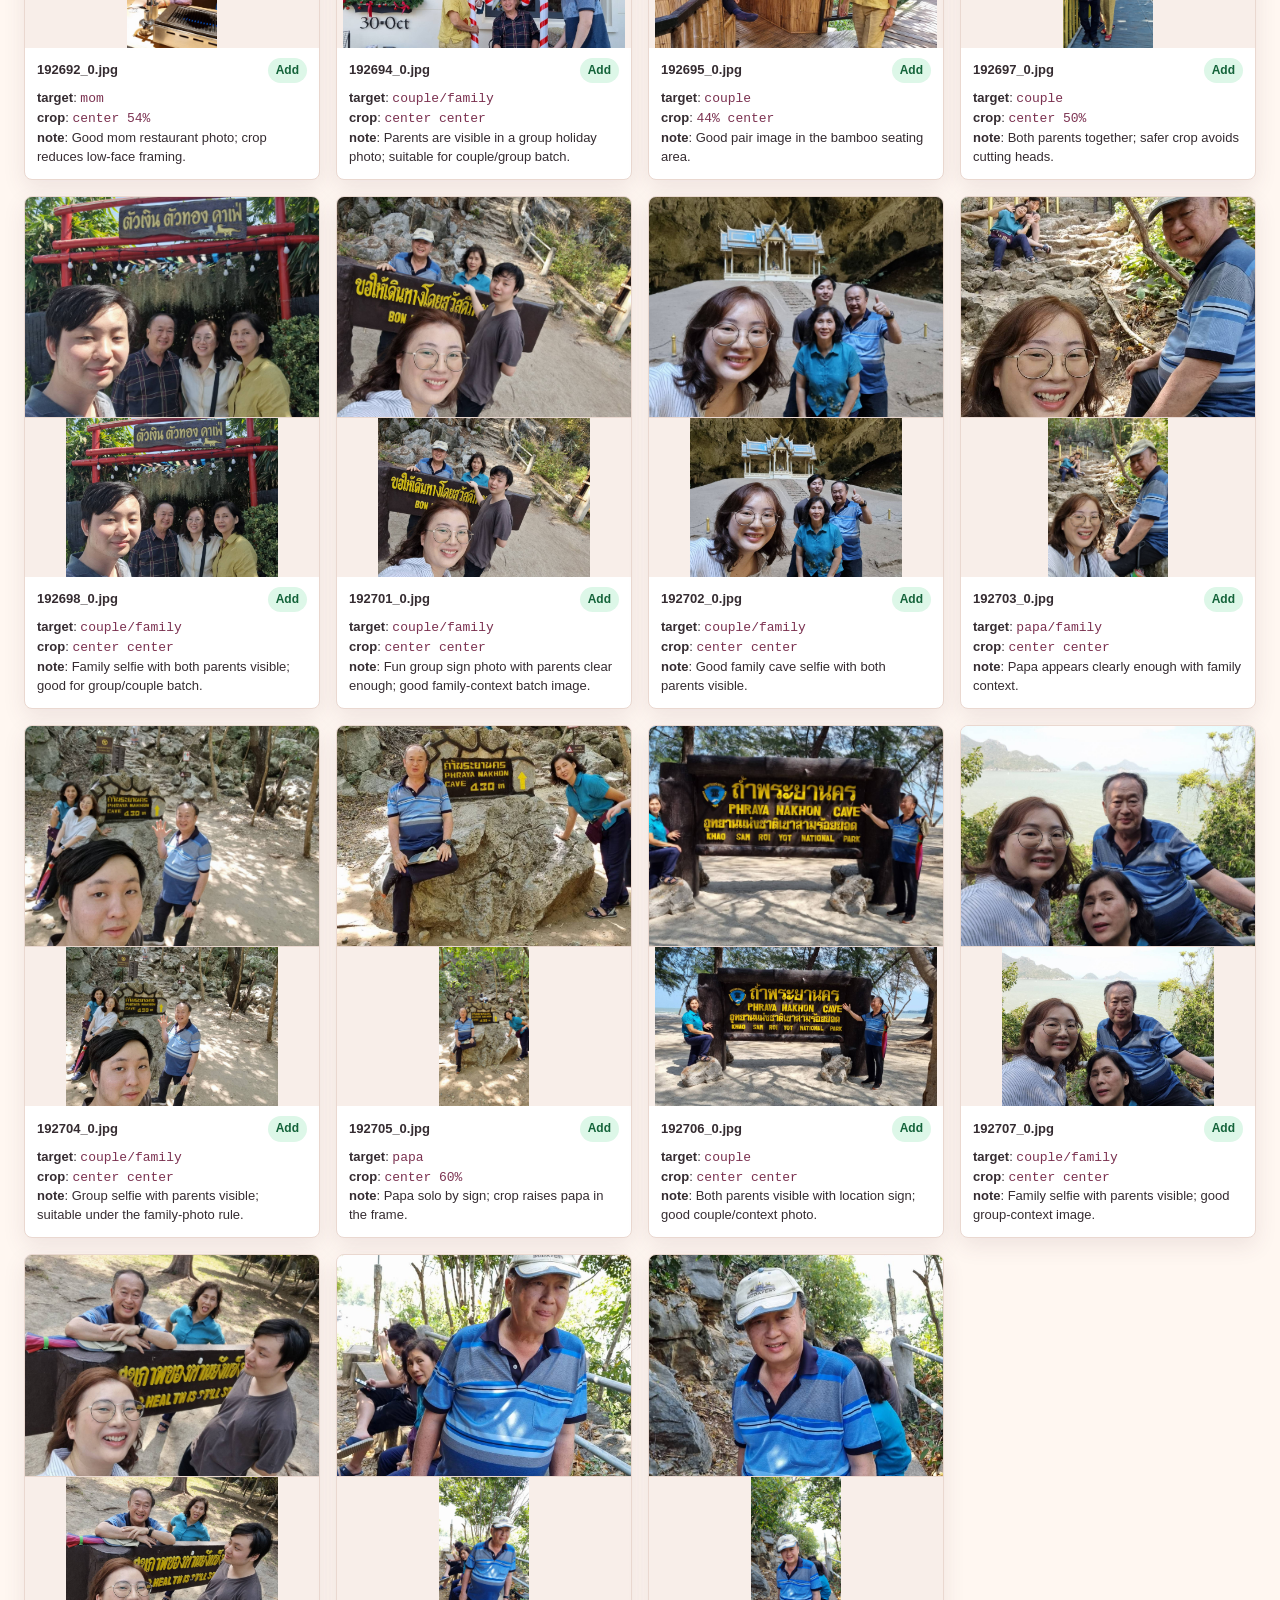
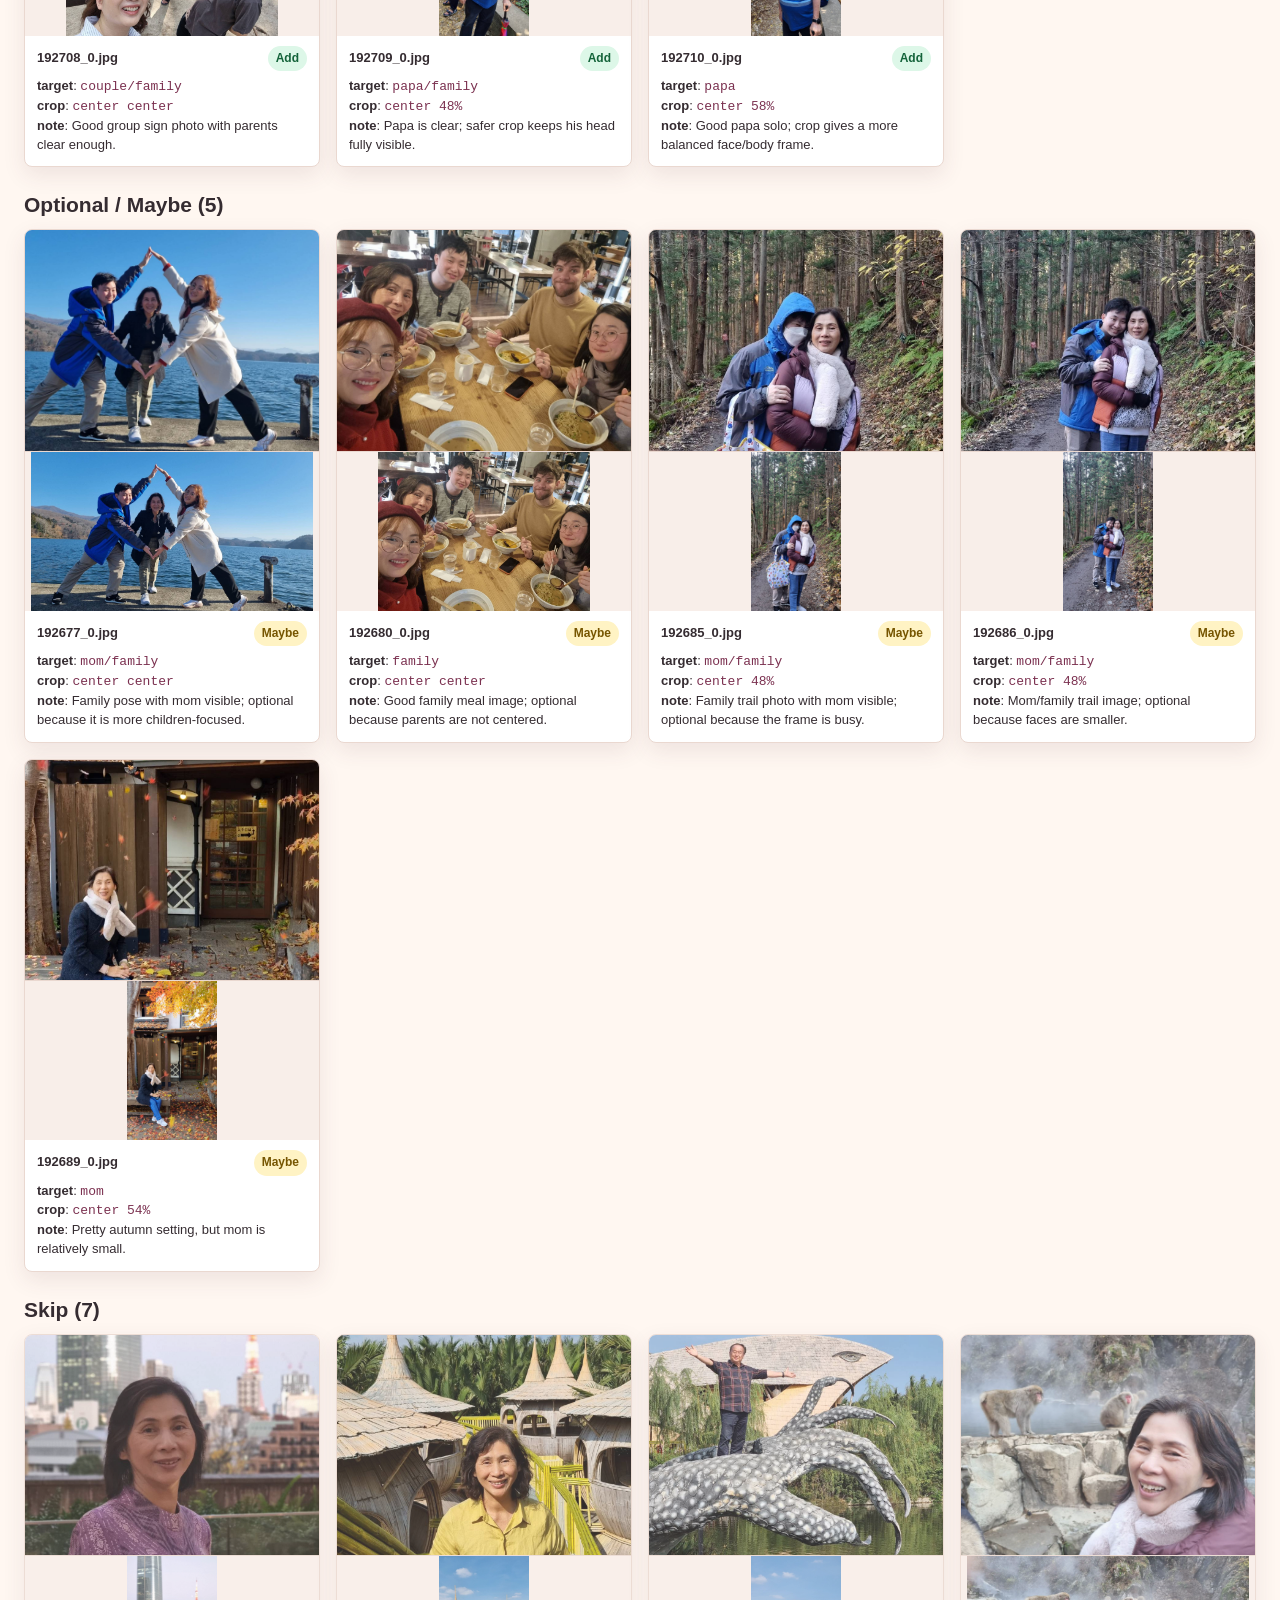
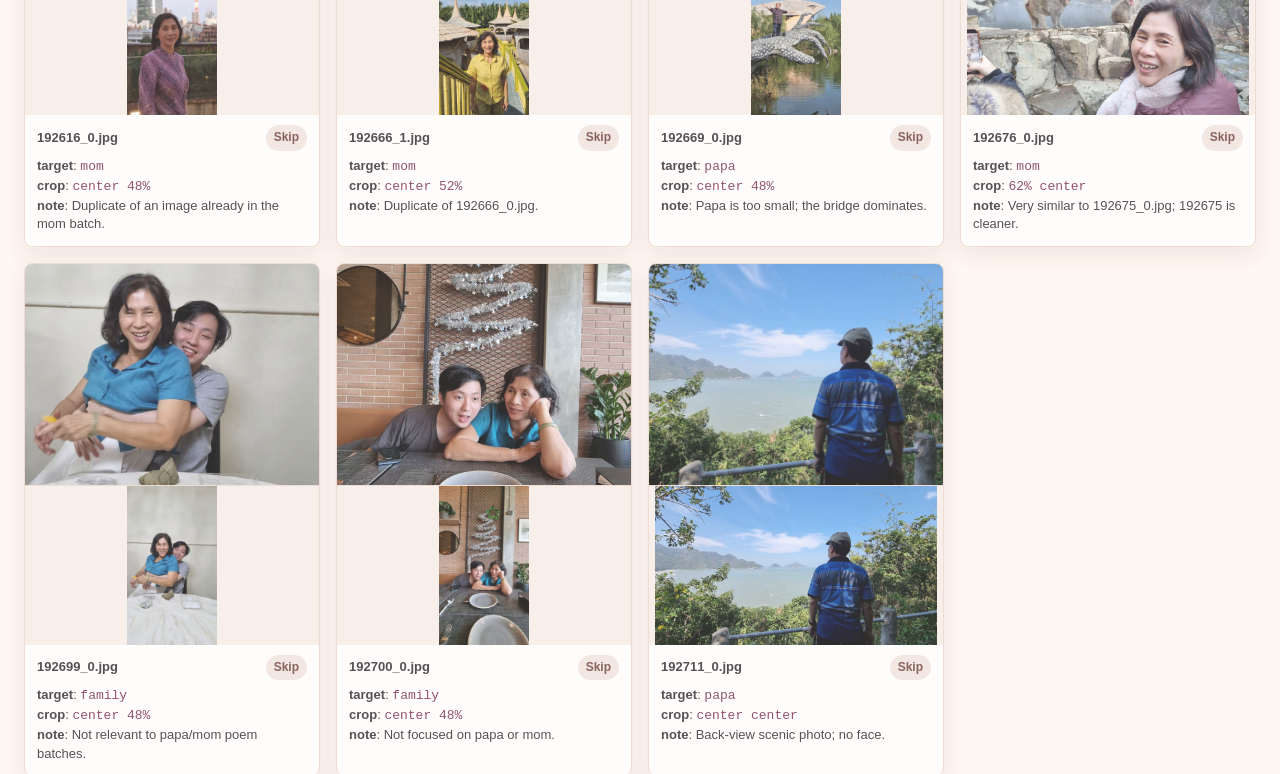
==== commit 240aebfb: "update 2026-06-22 14:25" ====
--- a/proposal.html
+++ b/proposal.html
@@ -110,38 +110,38 @@
   <script>
     const proposals = [
       { file: "192616_0.jpg", status: "skip", target: "mom", focus: "center 48%", reason: "Duplicate of an image already in the mom batch." },
-      { file: "192664_0.jpg", status: "include", target: "couple/family", focus: "center 48%", reason: "Both parents are present; good contextual family/couple photo even though faces are smaller." },
-      { file: "192665_0.jpg", status: "include", target: "papa", focus: "center 52%", reason: "Papa is clear enough and the location framing adds variety." },
-      { file: "192666_0.jpg", status: "include", target: "mom", focus: "center 52%", reason: "Good solo mom photo, bright color, clear face." },
+      { file: "192664_0.jpg", status: "include", target: "couple/family", focus: "center 58%", reason: "Both parents are present; crop favors the people over the tall ceiling." },
+      { file: "192665_0.jpg", status: "include", target: "papa", focus: "center 50%", reason: "Papa is clear enough; crop keeps the head safe while reducing some ceiling." },
+      { file: "192666_0.jpg", status: "include", target: "mom", focus: "center 58%", reason: "Good solo mom photo; crop keeps face higher while retaining body." },
       { file: "192666_1.jpg", status: "skip", target: "mom", focus: "center 52%", reason: "Duplicate of 192666_0.jpg." },
       { file: "192667_0.jpg", status: "include", target: "couple", focus: "44% center", reason: "Good pair photo with both parents visible in a nice setting." },
       { file: "192668_0.jpg", status: "include", target: "papa", focus: "center 46%", reason: "Fun papa moment with a clear enough face and body." },
       { file: "192669_0.jpg", status: "skip", target: "papa", focus: "center 48%", reason: "Papa is too small; the bridge dominates." },
-      { file: "192670_0.jpg", status: "include", target: "couple/family", focus: "center 52%", reason: "Both parents are visible with family context; suitable for couple/group batch." },
-      { file: "192671_0.jpg", status: "include", target: "couple", focus: "center 48%", reason: "Good family/couple moment; parents are centered and smiling." },
+      { file: "192670_0.jpg", status: "include", target: "couple/family", focus: "center 62%", reason: "Both parents are visible; crop reduces headroom and centers the group." },
+      { file: "192671_0.jpg", status: "include", target: "couple", focus: "center 58%", reason: "Good family/couple moment; crop keeps faces balanced in the frame." },
       { file: "192672_0.jpg", status: "include", target: "mom/family", focus: "center center", reason: "Mom is clearly visible with daughters; good family-context mom image." },
-      { file: "192673_0.jpg", status: "include", target: "mom", focus: "center 52%", reason: "Strong mom solo with vivid maple background." },
-      { file: "192674_0.jpg", status: "include", target: "mom", focus: "center 48%", reason: "Fun mom solo; face is expressive and clear." },
+      { file: "192673_0.jpg", status: "include", target: "mom", focus: "center 60%", reason: "Strong mom solo; crop raises her face and keeps maple color." },
+      { file: "192674_0.jpg", status: "include", target: "mom", focus: "center 54%", reason: "Fun mom solo; crop avoids a low-face composition." },
       { file: "192675_0.jpg", status: "include", target: "mom", focus: "58% center", reason: "Good horizontal mom close-up with monkeys; clear smile." },
       { file: "192676_0.jpg", status: "skip", target: "mom", focus: "62% center", reason: "Very similar to 192675_0.jpg; 192675 is cleaner." },
       { file: "192677_0.jpg", status: "maybe", target: "mom/family", focus: "center center", reason: "Family pose with mom visible; optional because it is more children-focused." },
       { file: "192678_0.jpg", status: "include", target: "mom/family", focus: "center center", reason: "Mom is clear in a warm family meal setting." },
       { file: "192680_0.jpg", status: "maybe", target: "family", focus: "center center", reason: "Good family meal image; optional because parents are not centered." },
-      { file: "192681_0.jpg", status: "include", target: "mom/family", focus: "center 50%", reason: "Mom is visible in a good family selfie; fits the broadened family rule." },
+      { file: "192681_0.jpg", status: "include", target: "mom/family", focus: "center 58%", reason: "Mom is visible in a good family selfie; crop keeps faces away from the lower edge." },
       { file: "192682_0.jpg", status: "include", target: "mom", focus: "45% center", reason: "Good mom-and-monkey scene; face clear and composition works." },
-      { file: "192683_0.jpg", status: "include", target: "mom", focus: "center 46%", reason: "Good solo mom portrait with scenery." },
+      { file: "192683_0.jpg", status: "include", target: "mom", focus: "center 54%", reason: "Good solo mom portrait; crop balances face and scenery." },
       { file: "192684_0.jpg", status: "include", target: "mom/family", focus: "center center", reason: "Good close-up with mom and daughter; mom face is clear." },
       { file: "192685_0.jpg", status: "maybe", target: "mom/family", focus: "center 48%", reason: "Family trail photo with mom visible; optional because the frame is busy." },
       { file: "192686_0.jpg", status: "maybe", target: "mom/family", focus: "center 48%", reason: "Mom/family trail image; optional because faces are smaller." },
-      { file: "192687_0.jpg", status: "include", target: "mom", focus: "center 50%", reason: "Good full-body mom photo in garden setting." },
-      { file: "192688_0.jpg", status: "include", target: "mom", focus: "center 48%", reason: "Good seated mom photo; crop can keep face and table context." },
+      { file: "192687_0.jpg", status: "include", target: "mom", focus: "center 40%", reason: "Good full-body mom photo; safer crop keeps the full head visible." },
+      { file: "192688_0.jpg", status: "include", target: "mom", focus: "center 56%", reason: "Good seated mom photo; crop keeps face central with table context." },
       { file: "192689_0.jpg", status: "maybe", target: "mom", focus: "center 54%", reason: "Pretty autumn setting, but mom is relatively small." },
-      { file: "192690_0.jpg", status: "include", target: "mom/family", focus: "center 46%", reason: "Mom and son photo with mom face clear; good family addition." },
-      { file: "192691_0.jpg", status: "include", target: "mom", focus: "center 52%", reason: "Good travel photo; face is clear enough and background adds variety." },
-      { file: "192692_0.jpg", status: "include", target: "mom", focus: "center 44%", reason: "Good mom restaurant photo; clear face and different setting." },
+      { file: "192690_0.jpg", status: "include", target: "mom/family", focus: "center 58%", reason: "Mom and son photo with mom face clear; crop lifts both faces." },
+      { file: "192691_0.jpg", status: "include", target: "mom", focus: "center 60%", reason: "Good travel photo; crop puts mom's face in a stronger position." },
+      { file: "192692_0.jpg", status: "include", target: "mom", focus: "center 54%", reason: "Good mom restaurant photo; crop reduces low-face framing." },
       { file: "192694_0.jpg", status: "include", target: "couple/family", focus: "center center", reason: "Parents are visible in a group holiday photo; suitable for couple/group batch." },
       { file: "192695_0.jpg", status: "include", target: "couple", focus: "44% center", reason: "Good pair image in the bamboo seating area." },
-      { file: "192697_0.jpg", status: "include", target: "couple", focus: "center 54%", reason: "Both parents together; good vertical couple option." },
+      { file: "192697_0.jpg", status: "include", target: "couple", focus: "center 50%", reason: "Both parents together; safer crop avoids cutting heads." },
       { file: "192698_0.jpg", status: "include", target: "couple/family", focus: "center center", reason: "Family selfie with both parents visible; good for group/couple batch." },
       { file: "192699_0.jpg", status: "skip", target: "family", focus: "center 48%", reason: "Not relevant to papa/mom poem batches." },
       { file: "192700_0.jpg", status: "skip", target: "family", focus: "center 48%", reason: "Not focused on papa or mom." },
@@ -149,12 +149,12 @@
       { file: "192702_0.jpg", status: "include", target: "couple/family", focus: "center center", reason: "Good family cave selfie with both parents visible." },
       { file: "192703_0.jpg", status: "include", target: "papa/family", focus: "center center", reason: "Papa appears clearly enough with family context." },
       { file: "192704_0.jpg", status: "include", target: "couple/family", focus: "center center", reason: "Group selfie with parents visible; suitable under the family-photo rule." },
-      { file: "192705_0.jpg", status: "include", target: "papa", focus: "center 52%", reason: "Papa solo by sign; good extra papa travel photo." },
+      { file: "192705_0.jpg", status: "include", target: "papa", focus: "center 60%", reason: "Papa solo by sign; crop raises papa in the frame." },
       { file: "192706_0.jpg", status: "include", target: "couple", focus: "center center", reason: "Both parents visible with location sign; good couple/context photo." },
       { file: "192707_0.jpg", status: "include", target: "couple/family", focus: "center center", reason: "Family selfie with parents visible; good group-context image." },
       { file: "192708_0.jpg", status: "include", target: "couple/family", focus: "center center", reason: "Good group sign photo with parents clear enough." },
-      { file: "192709_0.jpg", status: "include", target: "papa/family", focus: "center 52%", reason: "Papa is clear; background family is acceptable for papa batch." },
-      { file: "192710_0.jpg", status: "include", target: "papa", focus: "center 48%", reason: "Good papa solo, clear face and body." },
+      { file: "192709_0.jpg", status: "include", target: "papa/family", focus: "center 48%", reason: "Papa is clear; safer crop keeps his head fully visible." },
+      { file: "192710_0.jpg", status: "include", target: "papa", focus: "center 58%", reason: "Good papa solo; crop gives a more balanced face/body frame." },
       { file: "192711_0.jpg", status: "skip", target: "papa", focus: "center center", reason: "Back-view scenic photo; no face." },
     ];
 
